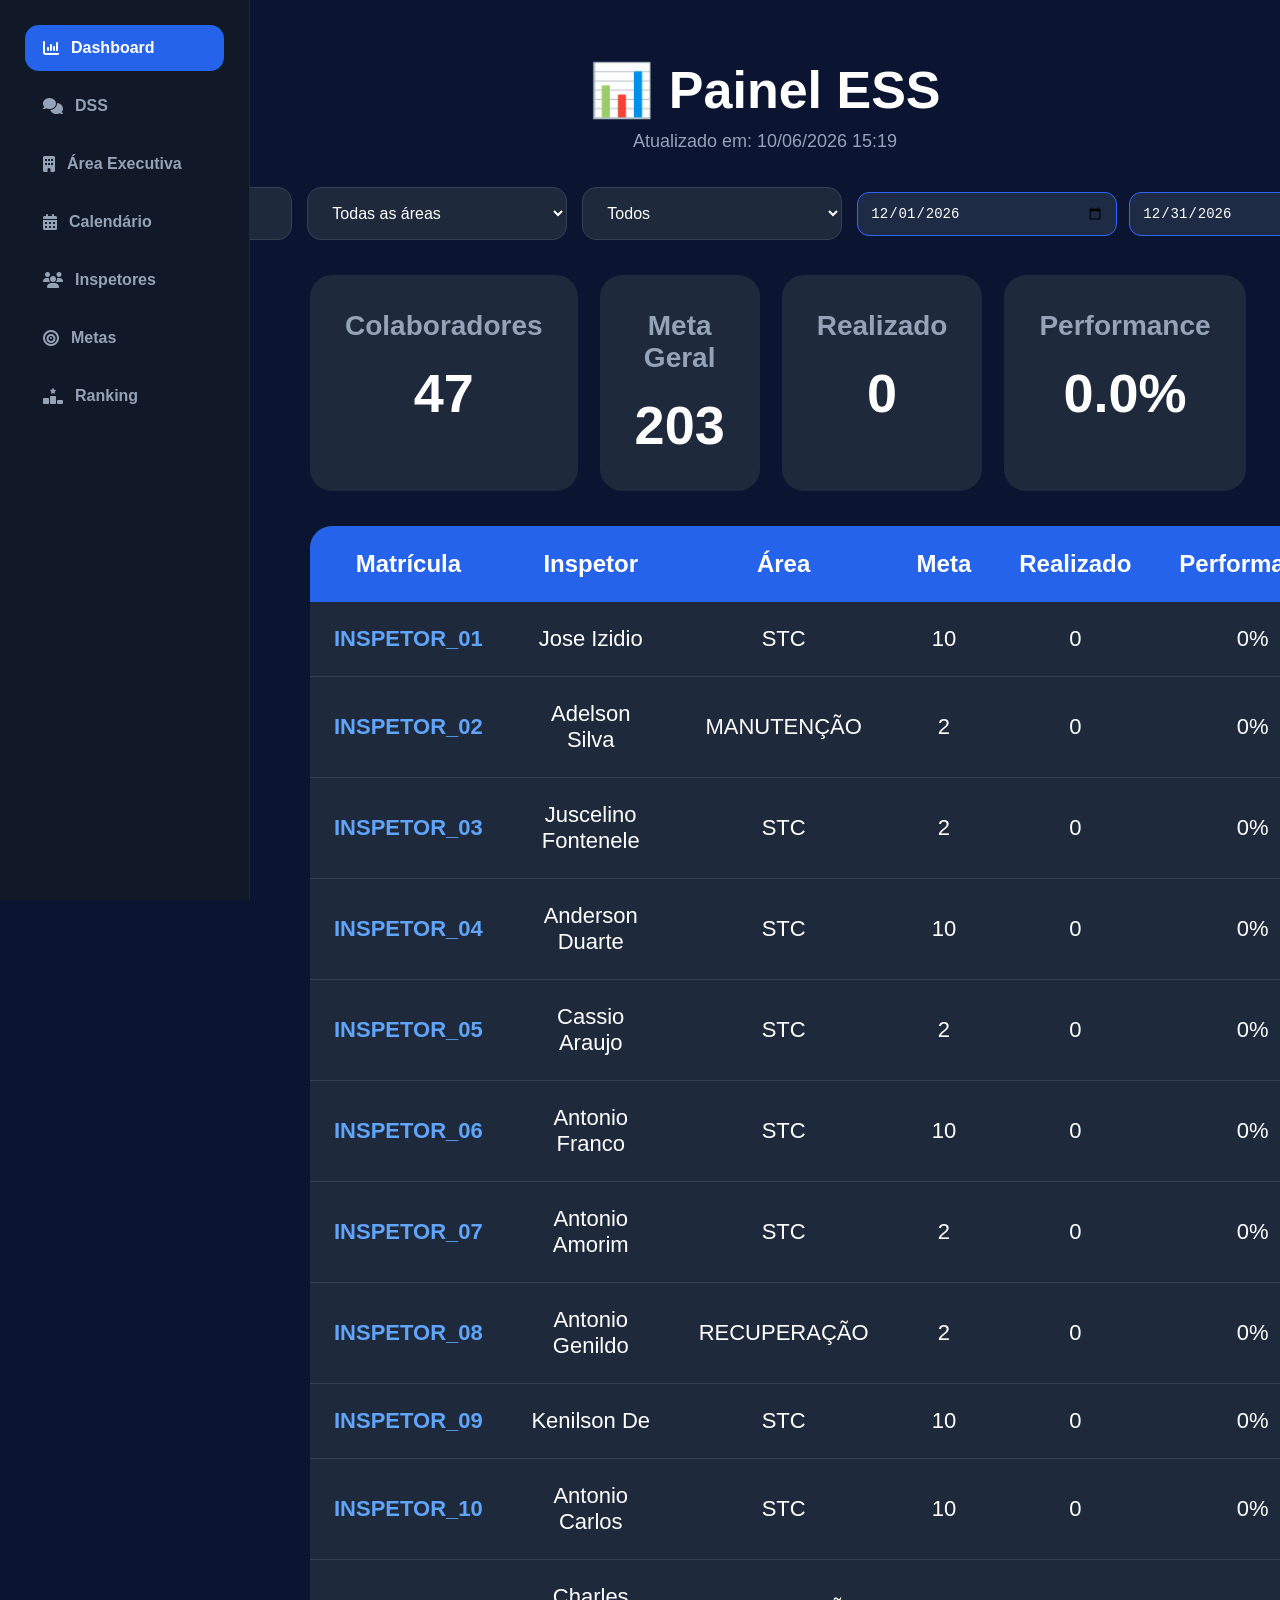
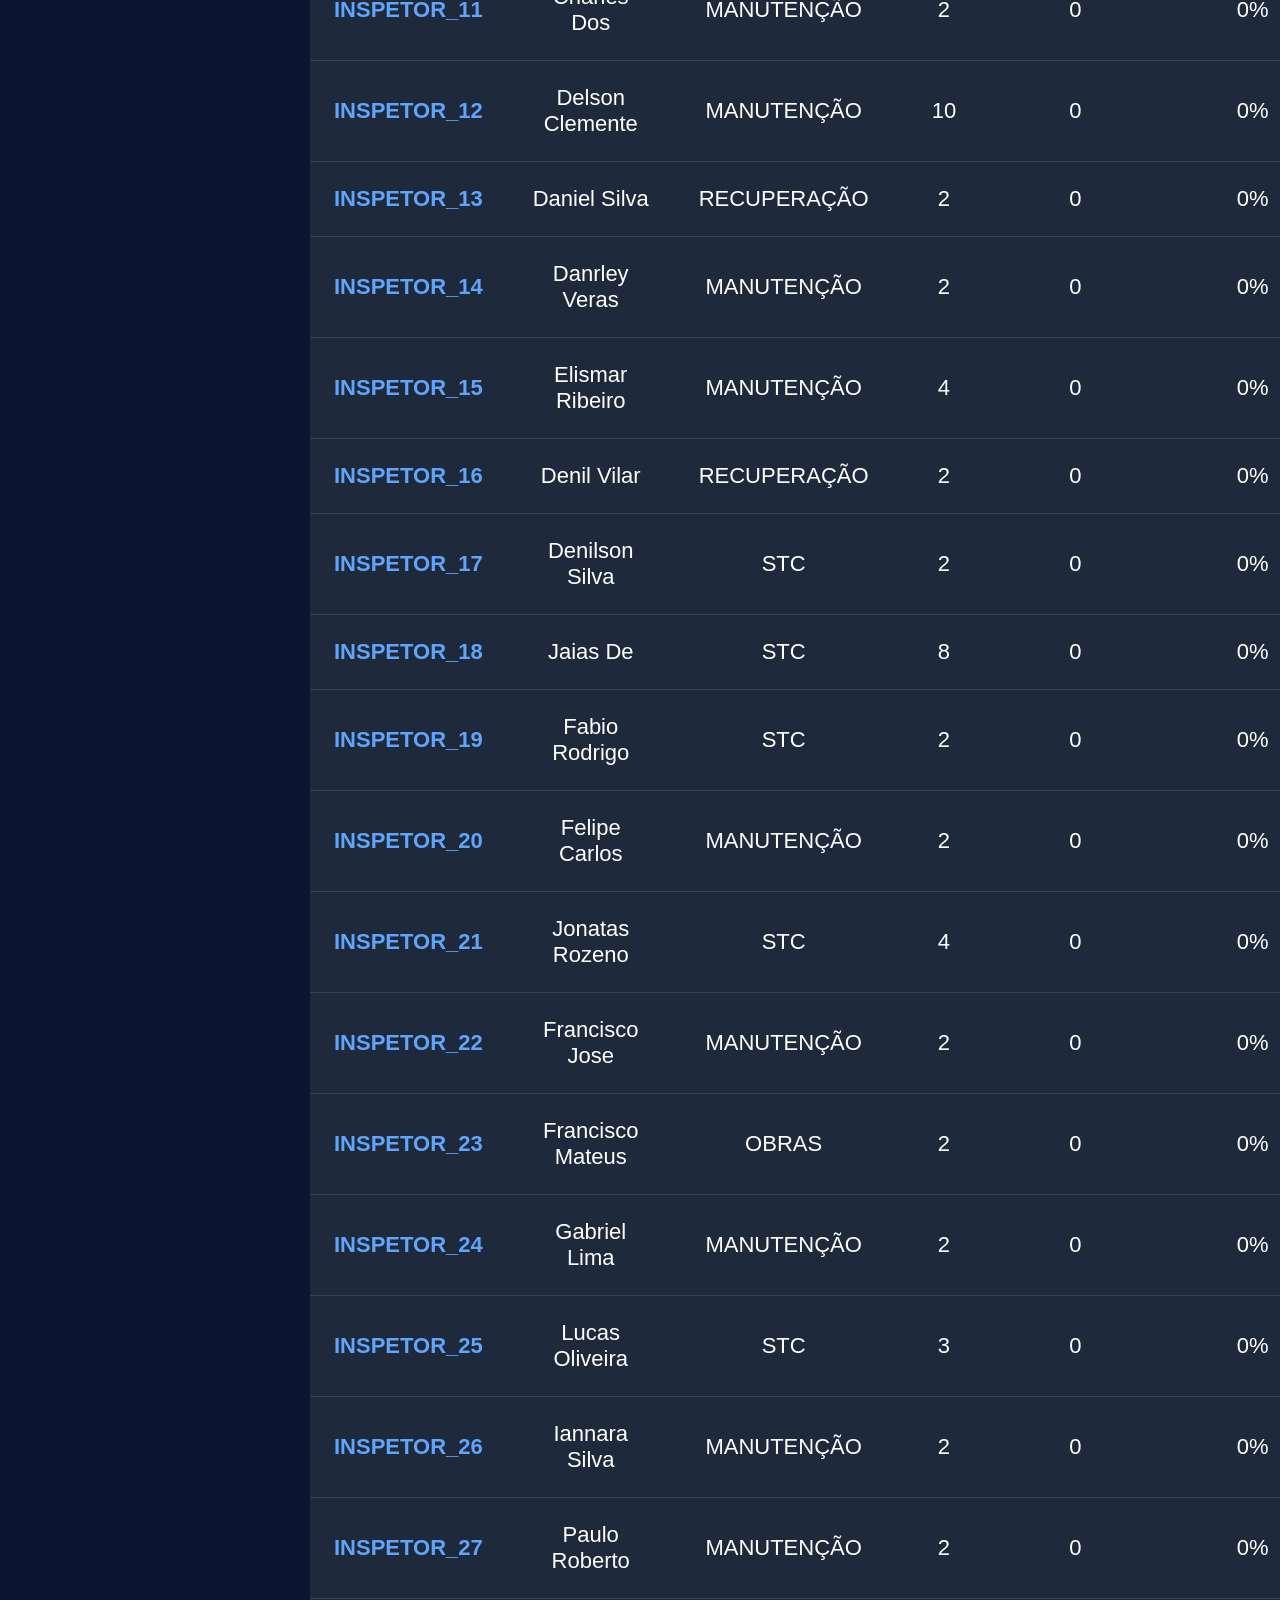
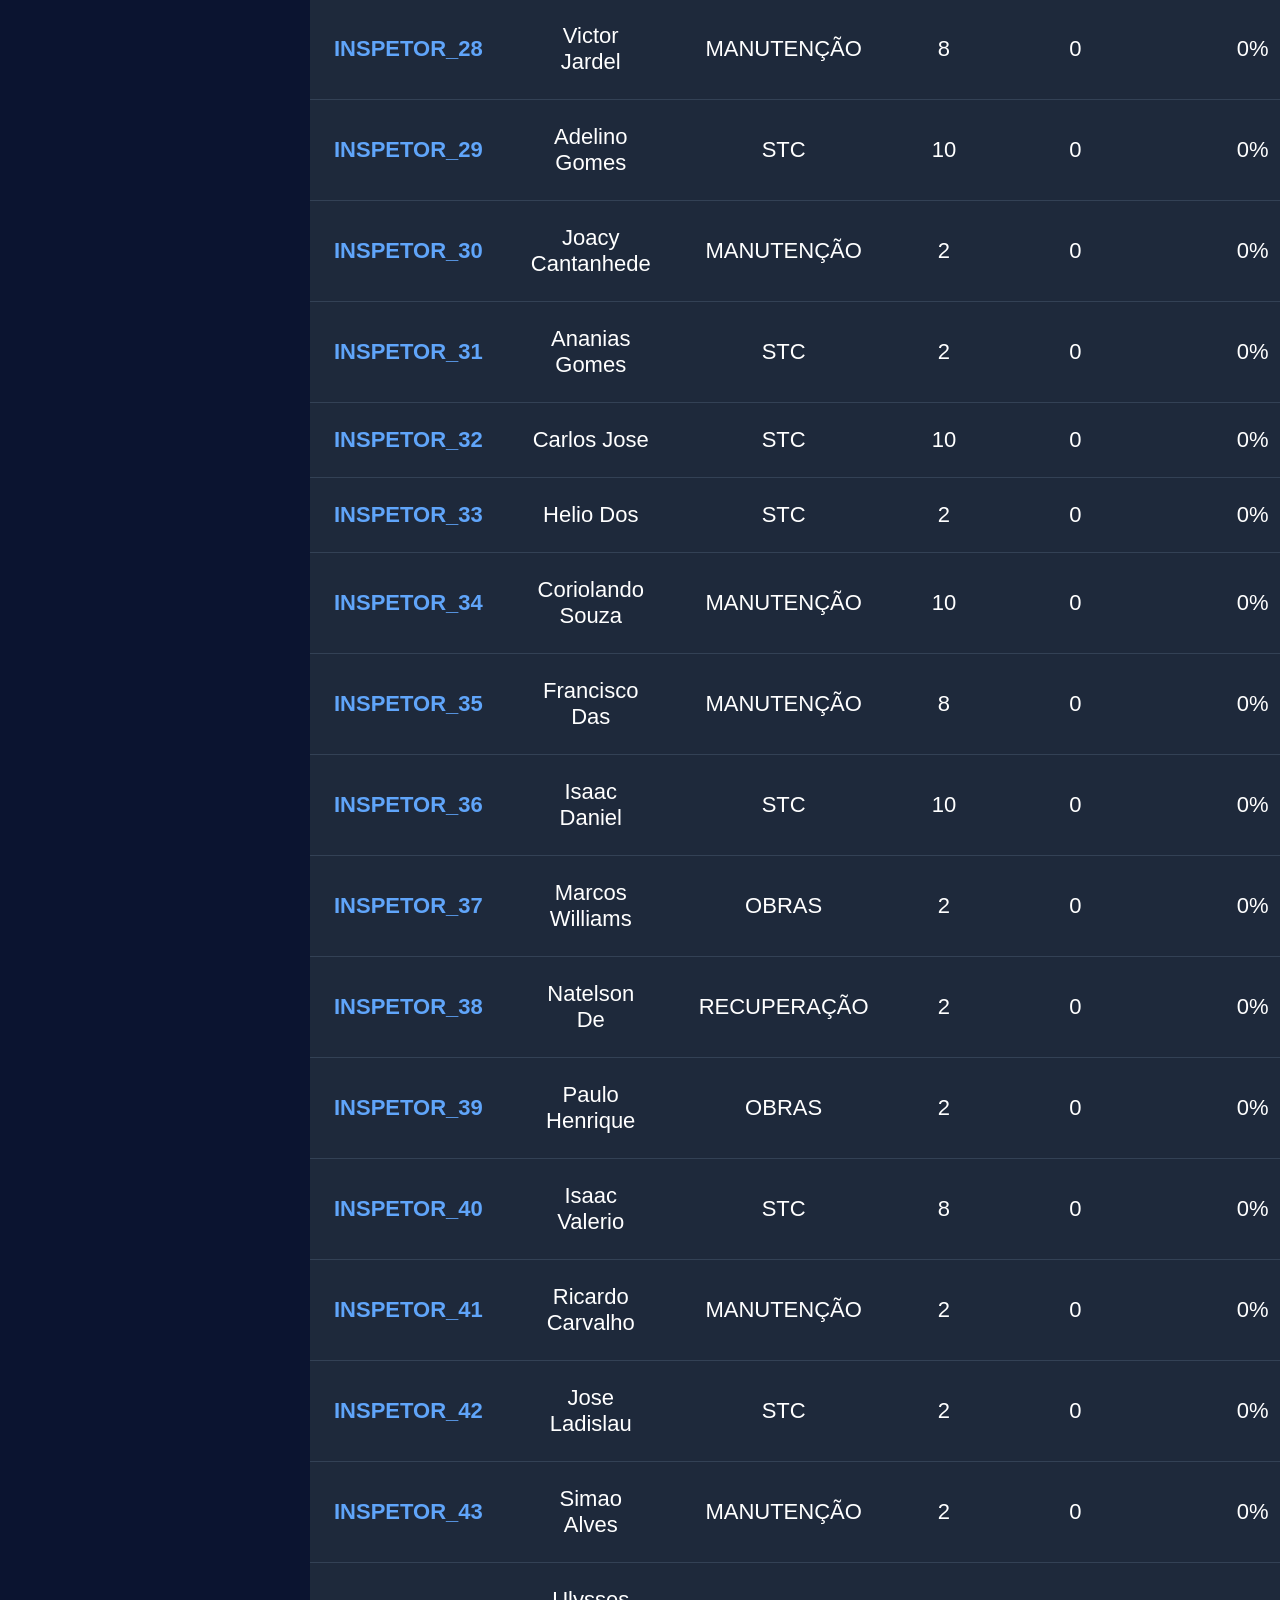
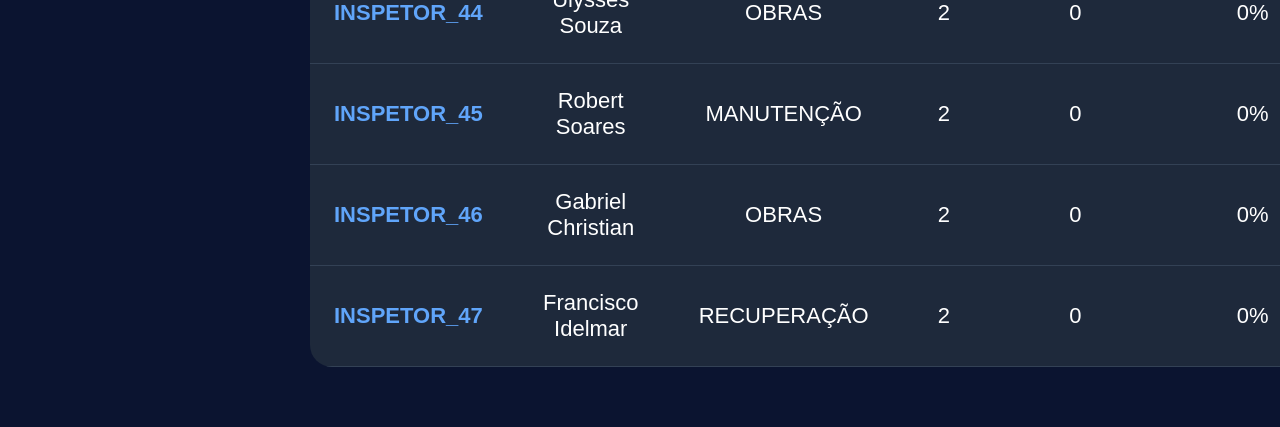
==== index.html @ 68b06657 "Atualização dos dados" ====
<!doctype html>
<html lang="pt-br">
  <head>
    <meta charset="UTF-8" />

    <meta name="viewport" content="width=device-width, initial-scale=1.0" />

    <title>Painel ESS</title>

    <link rel="stylesheet" href="./assents/css/style.css" />

    <!-- Ícones -->
    <link
      rel="stylesheet"
      href="https://cdnjs.cloudflare.com/ajax/libs/font-awesome/6.5.1/css/all.min.css"
    />
  </head>

  <body>
    <!-- SIDEBAR -->
    <div class="mobile-header">
      <button id="menuToggle" class="menu-btn">☰</button>
  
      <div class="logo">
        <img src="assets/img/logo.png" alt="ESS" />
      </div>
    </div>
    <aside class="sidebar" id="sidebar">
    </div>
<!--       <div class="logo-sidebar">
        📊
        <h2>ESS</h2> -->
      <nav>
        <a href="#" class="menu-item active">
          <i class="fa-solid fa-chart-column"></i>
          Dashboard
        </a>
        <a href="dss.html" class="menu-item">
          <i class="fa-solid fa-comments"></i>
          DSS
        </a>
        <a href="#" class="menu-item">
          <i class="fa-solid fa-building"></i>
          Área Executiva
        </a>

        <a href="#" class="menu-item">
          <i class="fa-solid fa-calendar-days"></i>
          Calendário
        </a>

        <a href="#" class="menu-item">
          <i class="fa-solid fa-users"></i>
          Inspetores
        </a>

        <a href="#" class="menu-item">
          <i class="fa-solid fa-bullseye"></i>
          Metas
        </a>

        <a href="#" class="menu-item">
          <i class="fa-solid fa-ranking-star"></i>
          Ranking
        </a>
      </nav>
    </aside>

    <!-- CONTEÚDO -->
    <main class="main-content">
      <div class="container">
        <h1>📊 Painel ESS</h1>

        <p class="atualizado">
          Atualizado em:
          <span id="atualizado"></span>
        </p>

        <!-- FILTROS -->
        <div class="filtros">
          <input
            type="text"
            id="busca"
            placeholder="Digite matrícula ou nome"
          />

          <select id="areaFiltro">
            <option value="">Todas as áreas</option>

            <option value="STC">STC</option>

            <option value="MANUTENÇÃO">Manutenção</option>

            <option value="RECUPERAÇÃO">Recuperação</option>
          </select>

          <select id="classificacaoFiltro">
            <option value="">Todos</option>

            <option value="Ciclo+10">Ciclo+10</option>

            <option value="Inspeção">Inspeção</option>
          </select>
          <div class="filtros-data">
            <input type="date" id="dataInicio" />

            <input type="date" id="dataFim" />

            <button id="btnAplicar">Atualizar</button>
          </div>
        </div>

        <!-- CARDS -->
        <div class="cards">
          <div class="card">
            <h3>Colaboradores</h3>
            <p id="colaboradores">0</p>
          </div>

          <div class="card">
            <h3>Meta Geral</h3>
            <p id="metaGeral">0</p>
          </div>

          <div class="card">
            <h3>Realizado</h3>
            <p id="realizadoGeral">0</p>
          </div>

          <div class="card">
            <h3>Performance</h3>
            <p id="performanceGeral">0%</p>
          </div>
        </div>

        <!-- TABELA -->
        <table>
          <thead>
            <tr>
              <th>Matrícula</th>
              <th>Inspetor</th>
              <th>Área</th>
              <th>Meta</th>
              <th>Realizado</th>
              <th>Performance</th>
              <th>Status</th>
            </tr>
          </thead>

          <tbody id="tabelaInspetores"></tbody>
        </table>
      </div>
    </main>

    <script src="./assents/js/app.js?v=20260610-realizado-bruto"></script>
  </body>
</html>
---- assents/css/style.css ----
* {
  margin: 0;
  padding: 0;
  box-sizing: border-box;
}

body {
  background: #0b1430;
  color: white;
  font-family: Arial, sans-serif;
  padding: 30px;
}

.container {
  max-width: 1400px;
  margin: auto;
}

/* =====================
HEADER
===================== */

h1 {
  text-align: center;
  font-size: 60px;
  margin-bottom: 10px;
}

.atualizado {
  text-align: center;
  color: #94a3b8;
  margin-bottom: 30px;
  font-size: 18px;
}

/* =====================
BUSCA
===================== */

.busca-box {
  display: flex;
  justify-content: center;
  margin-bottom: 35px;
}

.busca-box input {
  width: 500px;
  padding: 18px 24px;
  border: none;
  border-radius: 16px;
  background: #1e293b;
  color: white;
  font-size: 18px;
}

.busca-box input::placeholder {
  color: #94a3b8;
}

.busca-box input:focus {
  outline: none;
  border: 2px solid #2563eb;
}

/* =====================
CARDS
===================== */

.cards {
  display: grid;
  grid-template-columns: repeat(4, 1fr);
  gap: 22px;
  margin-bottom: 35px;
}

.card {
  background: #1e293b;
  border-radius: 22px;
  padding: 35px;
  text-align: center;
}

.card h3 {
  color: #94a3b8;
  font-size: 28px;
  margin-bottom: 20px;
}

.card p {
  font-size: 54px;
  font-weight: bold;
}

/* =====================
TABELA
===================== */

table {
  width: 100%;
  border-collapse: collapse;
  margin-top: 30px;
  overflow: hidden;
  border-radius: 22px;
  background: #1e293b;
}

tbody tr:hover {
  background: #2b374f;
}

.card {
  transition: 0.3s ease;
}

.card:hover {
  transform: translateY(-4px);
}

th {
  background: #2563eb;
  color: white;
  padding: 24px;
  font-size: 24px;
}

td {
  padding: 24px;
  text-align: center;
  border-bottom: 1px solid #334155;
  font-size: 22px;
}

tr:hover {
  background: #334155;
}

/* =====================
LINK
===================== */

a {
  color: #60a5fa;
  text-decoration: none;
  font-weight: bold;
}

a:hover {
  color: #93c5fd;
}

/* =====================
STATUS
===================== */

.status {
  width: 18px;
  height: 18px;
  border-radius: 50%;
  display: inline-block;
}

.verde {
  background: #22c55e;
}

.amarelo {
  background: #eab308;
}

.vermelho {
  background: #ef4444;
}
/* =======================
   SIDEBAR
======================= */

.sidebar {
  width: 250px;
  height: 100vh;
  background: #111827;
  position: fixed;
  left: 0;
  top: 0;
  padding: 25px;
  border-right: 1px solid #1f2937;
}

.logo-sidebar {
  display: flex;
  align-items: center;
  gap: 10px;
  font-size: 26px;
  font-weight: bold;
  margin-bottom: 40px;
}

.logo-sidebar h2 {
  color: white;
}

.sidebar nav {
  display: flex;
  flex-direction: column;
  gap: 12px;
}

.menu-item {
  display: flex;
  align-items: center;
  gap: 12px;
  color: #94a3b8;
  text-decoration: none;
  padding: 14px 18px;
  border-radius: 14px;
  transition: 0.3s;
}

.menu-item:hover {
  background: #1e293b;
  color: white;
}

.menu-item.active {
  background: #2563eb;
  color: white;
}

/* =======================
   MAIN
======================= */

.main-content {
  margin-left: 250px;
  padding: 30px;
}

.container {
  max-width: 1400px;
  margin: auto;
}

h1 {
  text-align: center;
  font-size: 52px;
  margin-bottom: 10px;
}

.atualizado {
  text-align: center;
  color: #94a3b8;
  margin-bottom: 35px;
}

/* =======================
   FILTROS
======================= */

.filtros {
  display: flex;
  justify-content: center;
  gap: 15px;
  margin-bottom: 35px;
}

.filtros input,
.filtros select {
  background: #1e293b;
  border: 1px solid #334155;
  color: white;
  padding: 16px 20px;
  border-radius: 14px;
  min-width: 260px;
  font-size: 16px;
}

.filtros input:focus,
.filtros select:focus {
  outline: none;
  border: 1px solid #2563eb;
}
.filtros-data {
  display: flex;
  gap: 12px;
  align-items: center;
}

.filtros-data input {
  background: #1d2b45;
  border: 1px solid #2f66ff;
  color: white;

  padding: 12px;

  border-radius: 12px;

  font-size: 14px;
}

.filtros-data button {
  background: #2f66ff;
  color: white;

  border: none;

  padding: 12px 20px;

  border-radius: 12px;

  cursor: pointer;

  font-weight: bold;

  transition: 0.3s;
}

.filtros-data button:hover {
  transform: translateY(-2px);
}
/* =======================
   DSS
======================= */
.titulo-secao {
  font-size: 32px;
  margin: 40px 0 20px 0;
  color: white;
}

.cards-5 {
  grid-template-columns: repeat(5, 1fr);
}

.cards-5 .card {
  padding: 28px 20px;
}

.cards-5 .card h3 {
  font-size: 22px;
}

.cards-5 .card p {
  font-size: 42px;
}
/* =======================
   RESPONSIVO
======================= */

@media (max-width: 1000px) {
  .sidebar {
    width: 90px;
  }

  .sidebar h2,
  .menu-item span {
    display: none;
  }

  .main-content {
    margin-left: 90px;
  }

  .cards {
    grid-template-columns: 1fr;
  }

  .filtros {
    flex-direction: column;
  }
}
/* =======================
   RESPONSIVO MOBILE
======================= */

.mobile-header {
  display: none;
}

@media (max-width: 768px) {
  body {
    padding: 0;
    overflow-x: hidden;
  }
  @media (max-width: 768px) {
    .mobile-header {
      display: flex !important;
      align-items: center;
      position: fixed;
      top: 0;
      left: 0;
      width: 100%;
      height: 58px;
      background: #08163a;
      z-index: 4000;
      padding: 10px 14px;
    }

    .menu-btn {
      display: block !important;
      background: #ffffff;
      color: #2563eb;
      border: none;
      border-radius: 24px;
      width: 58px;
      height: 34px;
      font-size: 20px;
      font-weight: bold;
      z-index: 5000;
    }

    .sidebar {
      position: fixed !important;
      left: -260px !important;
      top: 0;
      width: 250px !important;
      height: 100vh;
      z-index: 3000;
      transition: 0.3s ease;
    }

    .sidebar.active {
      left: 0 !important;
    }

    .main-content,
    .container {
      margin-left: 0 !important;
      width: 100% !important;
      max-width: 100% !important;
      padding-top: 80px !important;
    }
  }
  h1 {
    font-size: 38px !important;
  }

  .filtros {
    flex-direction: column !important;
    width: 100% !important;
  }

  .filtros input,
  .filtros select,
  .filtros button {
    width: 100% !important;
    min-width: 0 !important;
  }

  .filtros-data {
    display: grid !important;
    grid-template-columns: 1fr 1fr !important;
    gap: 10px !important;
  }

  .filtros-data button {
    grid-column: 1 / -1 !important;
  }

  .cards,
  .cards-5 {
    grid-template-columns: 1fr !important;
  }

  table {
    display: table !important;
    width: 100% !important;
    table-layout: fixed !important;
    white-space: normal !important;
  }

  th,
  td {
    padding: 8px 4px !important;
    font-size: 10px !important;
    line-height: 1.15 !important;
    word-break: break-word !important;
    white-space: normal !important;
  }

  td a {
    font-size: 10px !important;
  }

  .status {
    width: 10px !important;
    height: 10px !important;
  }
}
/* ===== AJUSTE MOBILE MENU ===== */
@media (max-width: 768px) {
  .mobile-header {
    background: transparent !important;
    width: auto !important;
    height: auto !important;
    padding: 12px !important;
    z-index: 2500 !important;
  }

  .menu-btn {
    position: fixed !important;
    top: 14px !important;
    left: 14px !important;
    z-index: 4001 !important;
  }

  .sidebar {
    padding-top: 90px !important;
    z-index: 3000 !important;
  }

  .sidebar.active {
    left: 0 !important;
  }
}
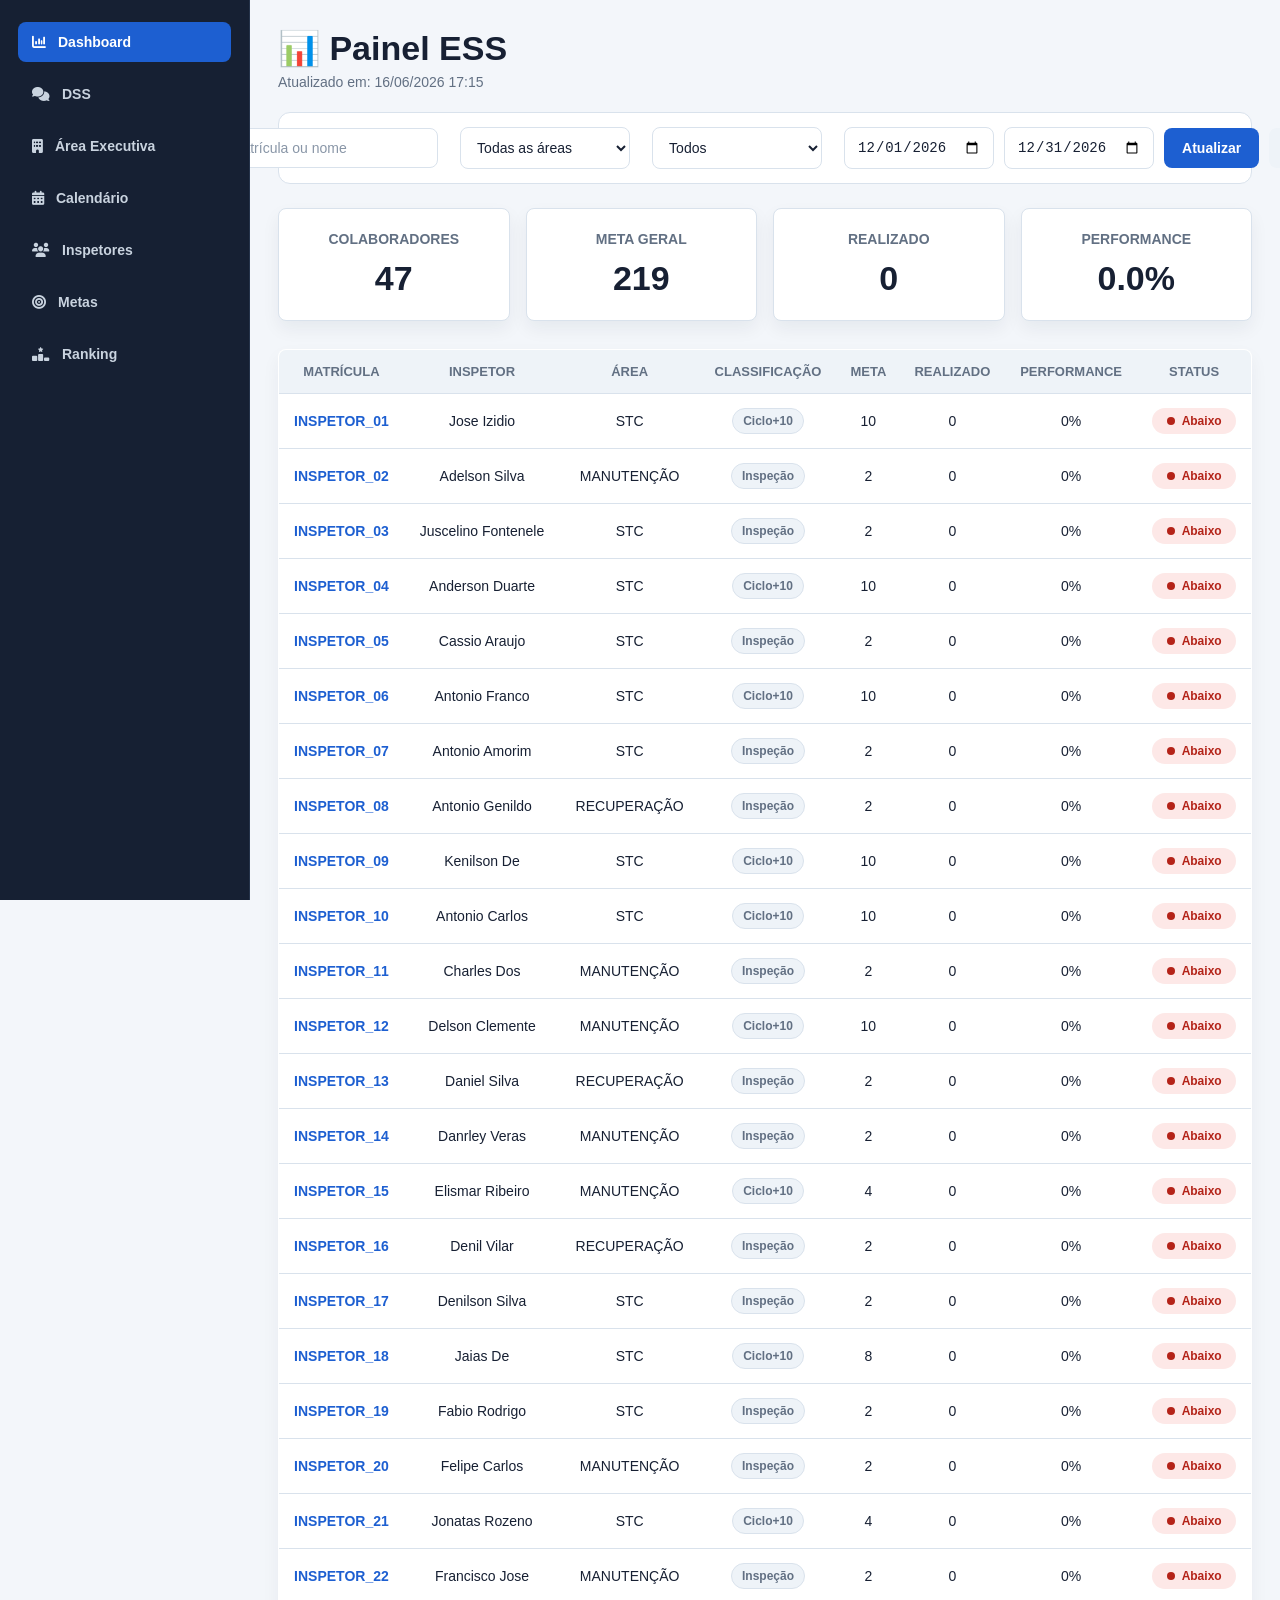
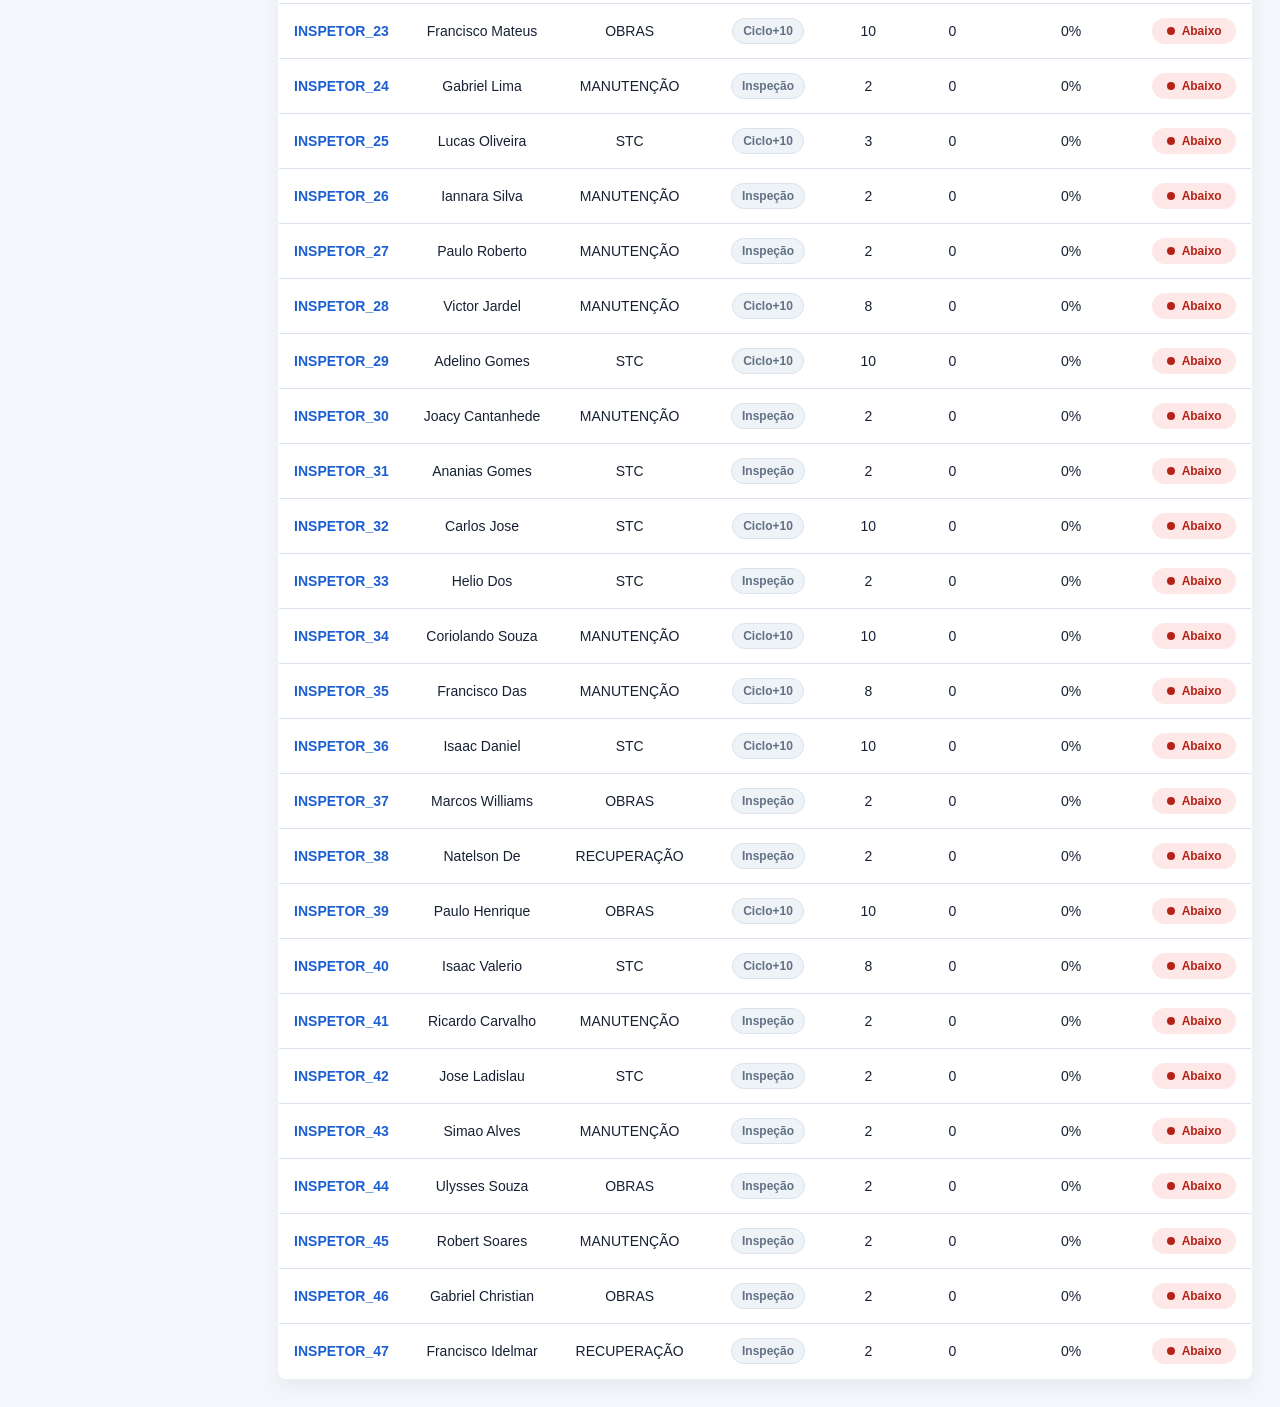
==== commit b941161f: "Atualização do front-end modo clean" ====
--- a/index.html
+++ b/index.html
@@ -7,7 +7,7 @@
 
     <title>Painel ESS</title>
 
-    <link rel="stylesheet" href="./assents/css/style.css" />
+    <link rel="stylesheet" href="./assents/css/style.css?v=20260616-filtros7" />
 
     <!-- Ícones -->
     <link
@@ -107,6 +107,8 @@
             <input type="date" id="dataFim" />
 
             <button id="btnAplicar">Atualizar</button>
+
+            <button id="btnLimpar" type="button">Limpar</button>
           </div>
         </div>
 
@@ -140,6 +142,7 @@
               <th>Matrícula</th>
               <th>Inspetor</th>
               <th>Área</th>
+              <th>Classificação</th>
               <th>Meta</th>
               <th>Realizado</th>
               <th>Performance</th>
@@ -152,6 +155,6 @@
       </div>
     </main>
 
-    <script src="./assents/js/app.js?v=20260610-realizado-bruto"></script>
+    <script src="./assents/js/app.js?v=20260616-ui"></script>
   </body>
 </html>
--- a/assents/css/style.css
+++ b/assents/css/style.css
@@ -510,3 +510,400 @@
     left: 0 !important;
   }
 }
+
+/* =======================
+   TEMA CORPORATIVO
+======================= */
+
+:root {
+  --bg: #f3f6fa;
+  --surface: #ffffff;
+  --surface-muted: #eef3f8;
+  --border: #d9e2ec;
+  --text: #172033;
+  --muted: #627083;
+  --nav: #162033;
+  --nav-hover: #24324a;
+  --primary: #1d5fd1;
+  --primary-hover: #184fae;
+  --green: #16803c;
+  --green-bg: #e6f4ea;
+  --amber: #a16207;
+  --amber-bg: #fff4d6;
+  --red: #b42318;
+  --red-bg: #fde8e7;
+}
+
+body {
+  background: var(--bg);
+  color: var(--text);
+  font-family: 'Segoe UI', Arial, sans-serif;
+  padding: 0;
+}
+
+.main-content {
+  padding: 28px;
+}
+
+.container {
+  max-width: 1280px;
+}
+
+h1 {
+  color: var(--text);
+  font-size: 34px;
+  font-weight: 700;
+  text-align: left;
+  margin-bottom: 6px;
+}
+
+.atualizado {
+  color: var(--muted);
+  font-size: 14px;
+  text-align: left;
+  margin-bottom: 22px;
+}
+
+.sidebar {
+  background: var(--nav);
+  border-right: 1px solid #25334a;
+  padding: 22px 18px;
+}
+
+.menu-item {
+  border-radius: 8px;
+  color: #c9d3df;
+  font-size: 14px;
+  font-weight: 600;
+  padding: 12px 14px;
+}
+
+.menu-item:hover {
+  background: var(--nav-hover);
+  color: #ffffff;
+}
+
+.menu-item.active {
+  background: var(--primary);
+  color: #ffffff;
+}
+
+.filtros {
+  align-items: center;
+  background: var(--surface);
+  border: 1px solid var(--border);
+  border-radius: 12px;
+
+  display: flex;
+  align-items: center;
+  gap: 22px; /* MAIS ESPAÇO */
+
+  padding: 14px 18px;
+  margin-bottom: 24px;
+  width: 100%;
+}
+
+/* Busca */
+.filtros > input:first-child {
+  flex: 1.6;
+  min-width: 260px;
+}
+
+/* Combos */
+.filtros > select {
+  flex: 1;
+  min-width: 170px;
+}
+
+/* Datas + botões */
+.filtros-data {
+  display: flex;
+  align-items: center;
+  gap: 14px; /* espaçamento entre datas e botões */
+  margin-left: auto;
+}
+
+.filtros:has(#areaFiltroDss) {
+  grid-template-columns: minmax(240px, 1fr) minmax(220px, 0.9fr) auto;
+  gap: 10px;
+}
+
+.filtros input,
+.filtros select,
+.filtros-data input {
+  background: #ffffff;
+  border: 1px solid var(--border);
+  border-radius: 8px;
+  color: var(--text);
+  font-size: 14px;
+  padding: 11px 12px;
+  width: auto;
+}
+
+.filtros > input {
+  width: 100%;
+}
+
+.filtros > select {
+  width: 100%;
+}
+
+.filtros input::placeholder {
+  color: #8996a7;
+}
+
+.filtros input:focus,
+.filtros select:focus,
+.filtros-data input:focus {
+  border-color: var(--primary);
+  box-shadow: 0 0 0 3px rgba(29, 95, 209, 0.12);
+  outline: none;
+}
+
+.filtros-data {
+  display: flex;
+  align-items: center;
+  gap: 10px;
+  justify-content: flex-start;
+  flex-wrap: nowrap;
+}
+
+.filtros-data input {
+  width: 150px;
+  min-width: 150px;
+}
+.filtros-data button {
+  background: var(--primary);
+  border-radius: 8px;
+  font-size: 14px;
+  min-height: 40px;
+  padding: 10px 18px;
+  white-space: nowrap;
+}
+
+.filtros-data button:hover {
+  background: var(--primary-hover);
+  transform: none;
+}
+
+.filtros-data button[type='button'] {
+  background: var(--surface-muted);
+  color: var(--text);
+}
+
+.filtros-data button[type='button']:hover {
+  background: #dde6f0;
+}
+
+.cards {
+  gap: 16px;
+  margin-bottom: 28px;
+}
+
+.card {
+  background: var(--surface);
+  border: 1px solid var(--border);
+  border-radius: 8px;
+  box-shadow: 0 8px 18px rgba(23, 32, 51, 0.06);
+  padding: 22px;
+  text-align: center;
+}
+
+.card:hover {
+  transform: none;
+}
+
+.card h3 {
+  color: var(--muted);
+  font-size: 14px;
+  font-weight: 700;
+  margin-bottom: 12px;
+  text-align: center;
+  text-transform: uppercase;
+}
+
+.card p {
+  color: var(--text);
+  font-size: 34px;
+  font-weight: 750;
+  text-align: center;
+}
+
+.titulo-secao {
+  color: var(--text);
+  font-size: 24px;
+  margin: 28px 0 14px;
+}
+
+table {
+  background: var(--surface);
+  border: 1px solid var(--border);
+  border-radius: 8px;
+  box-shadow: 0 8px 18px rgba(23, 32, 51, 0.05);
+  margin-top: 18px;
+  overflow: hidden;
+}
+
+th {
+  background: var(--surface-muted);
+  border-bottom: 1px solid var(--border);
+  color: var(--muted);
+  font-size: 13px;
+  font-weight: 800;
+  padding: 14px 12px;
+  text-transform: uppercase;
+}
+
+td {
+  border-bottom: 1px solid var(--border);
+  color: var(--text);
+  font-size: 14px;
+  padding: 14px 12px;
+}
+
+tbody tr:hover,
+tr:hover {
+  background: #f8fafc;
+}
+
+a {
+  color: var(--primary);
+}
+
+a:hover {
+  color: var(--primary-hover);
+}
+
+.status {
+  flex: 0 0 auto;
+  height: 8px;
+  width: 8px;
+}
+
+.status-badge {
+  align-items: center;
+  border-radius: 999px;
+  display: inline-flex;
+  font-size: 12px;
+  font-weight: 700;
+  gap: 7px;
+  justify-content: center;
+  min-width: 84px;
+  padding: 6px 10px;
+}
+
+.status-badge.verde {
+  background: var(--green-bg);
+  color: var(--green);
+}
+
+.status-badge.amarelo {
+  background: var(--amber-bg);
+  color: var(--amber);
+}
+
+.status-badge.vermelho {
+  background: var(--red-bg);
+  color: var(--red);
+}
+
+.verde {
+  background: var(--green);
+}
+
+.amarelo {
+  background: #d99800;
+}
+
+.vermelho {
+  background: var(--red);
+}
+
+.tag {
+  background: var(--surface-muted);
+  border: 1px solid var(--border);
+  border-radius: 999px;
+  color: var(--muted);
+  display: inline-block;
+  font-size: 12px;
+  font-weight: 700;
+  padding: 5px 10px;
+}
+
+.estado-vazio {
+  color: var(--muted);
+  font-weight: 700;
+  padding: 28px !important;
+  text-align: center;
+}
+
+@media (max-width: 1000px) {
+  .sidebar {
+    width: 88px;
+  }
+
+  .main-content {
+    margin-left: 88px;
+  }
+
+  .filtros {
+    display: grid;
+    grid-template-columns: repeat(2, minmax(180px, 1fr));
+  }
+
+  .filtros-data {
+    grid-column: 1 / -1;
+    width: 100%;
+  }
+}
+
+@media (max-width: 768px) {
+  body {
+    background: var(--bg);
+  }
+
+  .mobile-header {
+    background: var(--surface) !important;
+    border-bottom: 1px solid var(--border);
+  }
+
+  .menu-btn {
+    background: var(--primary) !important;
+    border-radius: 8px !important;
+    color: #ffffff !important;
+  }
+
+  .main-content,
+  .container {
+    padding: 78px 12px 18px !important;
+  }
+
+  h1 {
+    font-size: 28px !important;
+  }
+
+  .filtros {
+    display: grid !important;
+    grid-template-columns: 1fr !important;
+    padding: 12px !important;
+  }
+
+  .filtros-data {
+    display: grid !important;
+    grid-template-columns: 1fr 1fr !important;
+  }
+
+  .filtros-data button {
+    grid-column: auto !important;
+  }
+
+  table {
+    table-layout: auto !important;
+  }
+
+  th,
+  td,
+  td a {
+    font-size: 11px !important;
+  }
+}
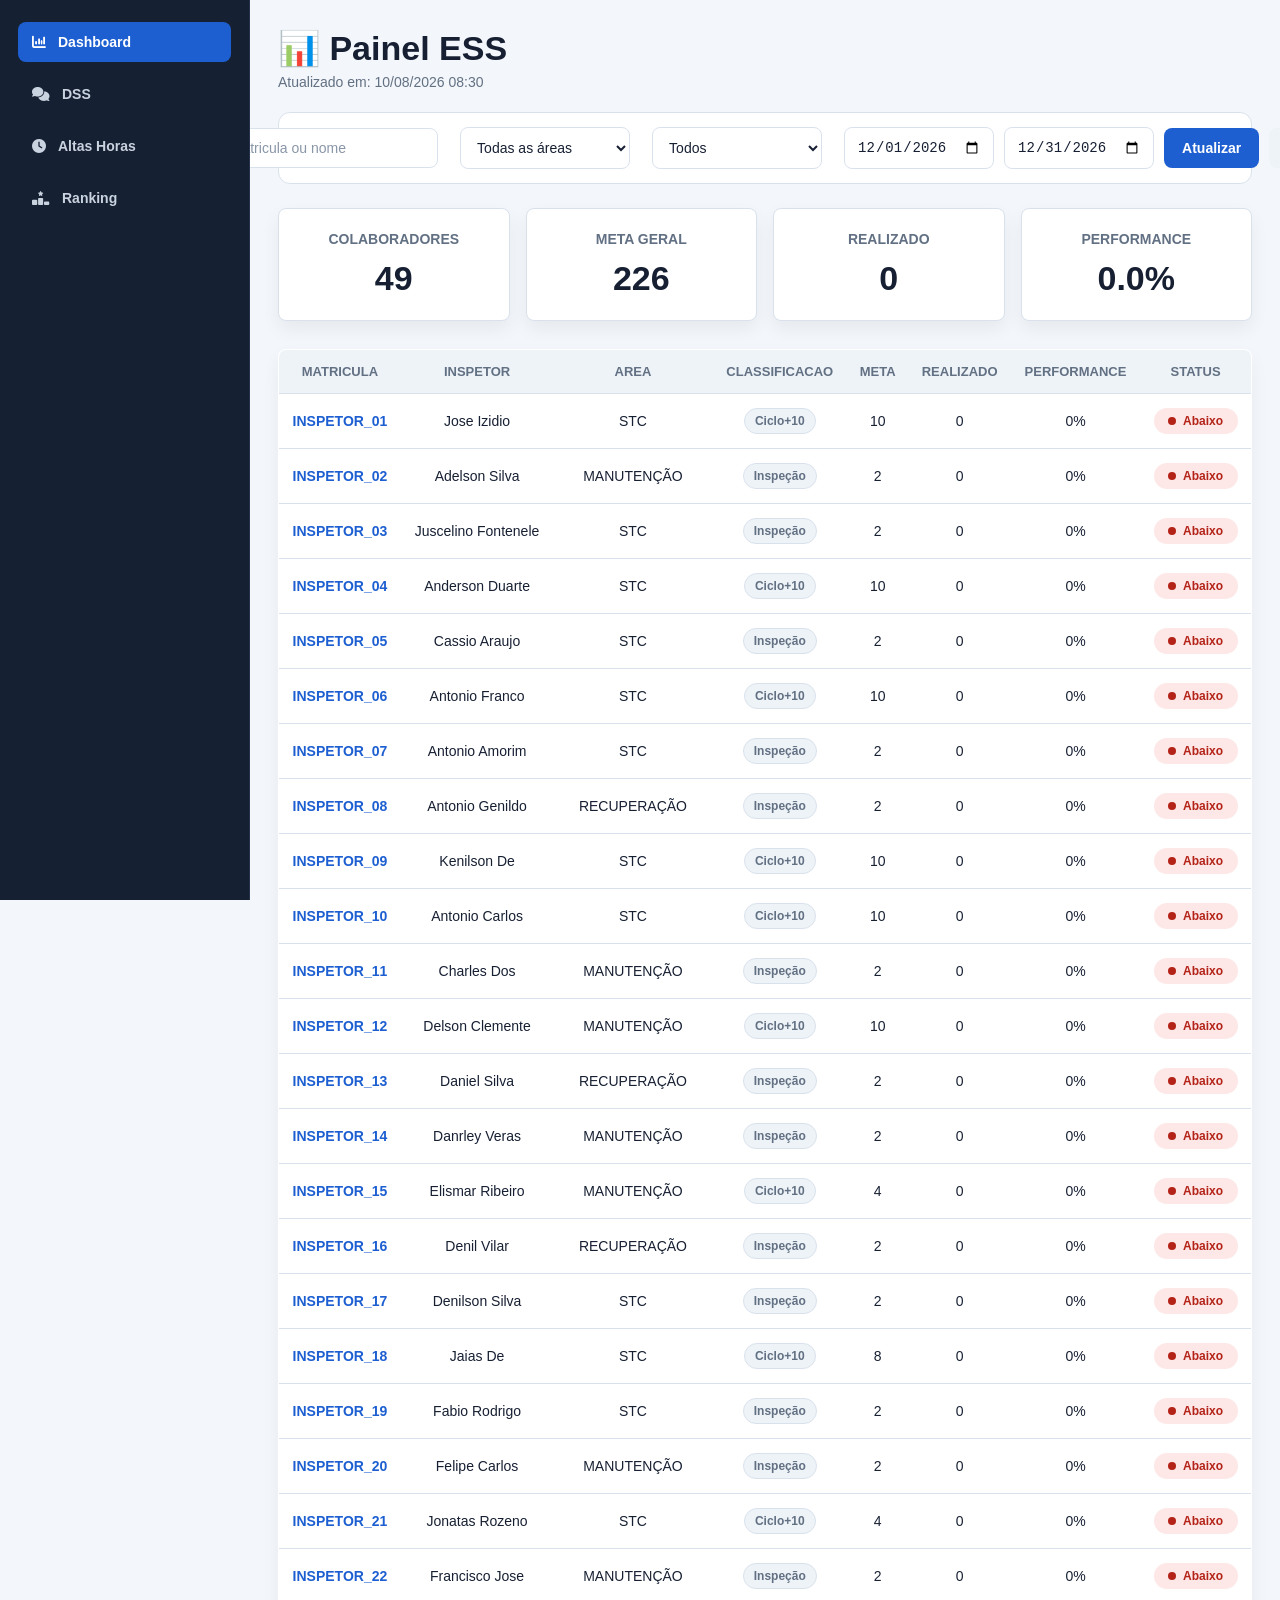
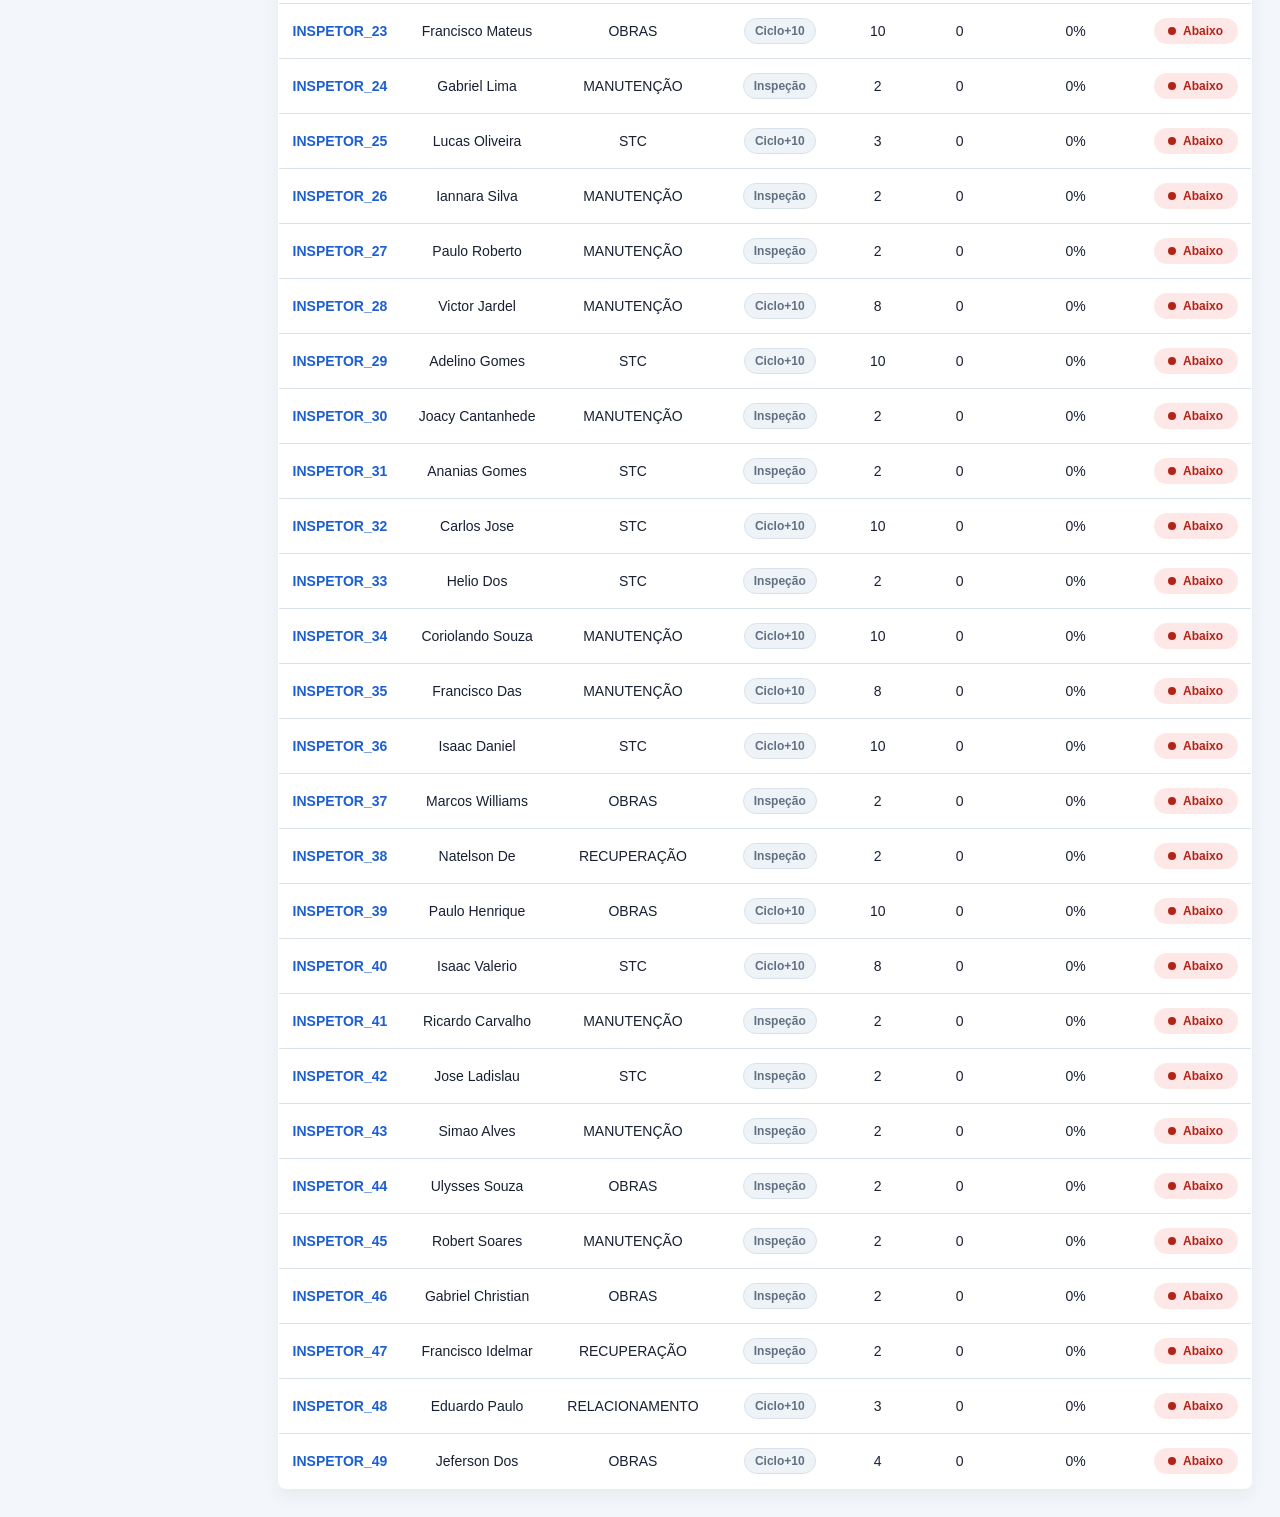
==== commit 703c8d03: "Atualização do painel ESS" ====
--- a/index.html
+++ b/index.html
@@ -2,14 +2,12 @@
 <html lang="pt-br">
   <head>
     <meta charset="UTF-8" />
-
     <meta name="viewport" content="width=device-width, initial-scale=1.0" />
 
     <title>Painel ESS</title>
 
-    <link rel="stylesheet" href="./assents/css/style.css?v=20260616-filtros7" />
+    <link rel="stylesheet" href="./assents/css/style.css?v=20260716-subarea1" />
 
-    <!-- Ícones -->
     <link
       rel="stylesheet"
       href="https://cdnjs.cloudflare.com/ajax/libs/font-awesome/6.5.1/css/all.min.css"
@@ -17,46 +15,29 @@
   </head>
 
   <body>
-    <!-- SIDEBAR -->
     <div class="mobile-header">
-      <button id="menuToggle" class="menu-btn">☰</button>
-  
+      <button id="menuToggle" class="menu-btn">&#9776;</button>
+
       <div class="logo">
         <img src="assets/img/logo.png" alt="ESS" />
       </div>
     </div>
+
     <aside class="sidebar" id="sidebar">
-    </div>
-<!--       <div class="logo-sidebar">
-        📊
-        <h2>ESS</h2> -->
       <nav>
-        <a href="#" class="menu-item active">
+        <a href="index.html" class="menu-item active">
           <i class="fa-solid fa-chart-column"></i>
           Dashboard
         </a>
+
         <a href="dss.html" class="menu-item">
           <i class="fa-solid fa-comments"></i>
           DSS
         </a>
-        <a href="#" class="menu-item">
-          <i class="fa-solid fa-building"></i>
-          Área Executiva
-        </a>
 
-        <a href="#" class="menu-item">
-          <i class="fa-solid fa-calendar-days"></i>
-          Calendário
-        </a>
-
-        <a href="#" class="menu-item">
-          <i class="fa-solid fa-users"></i>
-          Inspetores
-        </a>
-
-        <a href="#" class="menu-item">
-          <i class="fa-solid fa-bullseye"></i>
-          Metas
+        <a href="altas_horas.html" class="menu-item">
+          <i class="fa-solid fa-clock"></i>
+          Altas Horas
         </a>
 
         <a href="#" class="menu-item">
@@ -66,53 +47,47 @@
       </nav>
     </aside>
 
-    <!-- CONTEÚDO -->
     <main class="main-content">
       <div class="container">
-        <h1>📊 Painel ESS</h1>
+        <h1>&#128202; Painel ESS</h1>
 
         <p class="atualizado">
           Atualizado em:
           <span id="atualizado"></span>
         </p>
 
-        <!-- FILTROS -->
         <div class="filtros">
           <input
             type="text"
             id="busca"
-            placeholder="Digite matrícula ou nome"
+            placeholder="Digite matricula ou nome"
           />
 
           <select id="areaFiltro">
-            <option value="">Todas as áreas</option>
+            <option value="">Todas as areas</option>
+            <option value="STC">STC</option>
+            <option value="MANUTENCAO">Manutencao</option>
+            <option value="RECUPERACAO">Recuperacao</option>
+          </select>
 
-            <option value="STC">STC</option>
-
-            <option value="MANUTENÇÃO">Manutenção</option>
-
-            <option value="RECUPERAÇÃO">Recuperação</option>
+          <select id="subareaFiltro" class="filtro-subarea hidden">
+            <option value="">Todas as subdivisoes</option>
           </select>
 
           <select id="classificacaoFiltro">
             <option value="">Todos</option>
+            <option value="Ciclo+10">Ciclo+10</option>
+            <option value="Inspeção">Inspecao</option>
+          </select>
 
-            <option value="Ciclo+10">Ciclo+10</option>
-
-            <option value="Inspeção">Inspeção</option>
-          </select>
           <div class="filtros-data">
             <input type="date" id="dataInicio" />
-
             <input type="date" id="dataFim" />
-
             <button id="btnAplicar">Atualizar</button>
-
             <button id="btnLimpar" type="button">Limpar</button>
           </div>
         </div>
 
-        <!-- CARDS -->
         <div class="cards">
           <div class="card">
             <h3>Colaboradores</h3>
@@ -135,14 +110,13 @@
           </div>
         </div>
 
-        <!-- TABELA -->
         <table>
           <thead>
             <tr>
-              <th>Matrícula</th>
+              <th>Matricula</th>
               <th>Inspetor</th>
-              <th>Área</th>
-              <th>Classificação</th>
+              <th>Area</th>
+              <th>Classificacao</th>
               <th>Meta</th>
               <th>Realizado</th>
               <th>Performance</th>
@@ -155,6 +129,6 @@
       </div>
     </main>
 
-    <script src="./assents/js/app.js?v=20260616-ui"></script>
+    <script src="./assents/js/app.js?v=20260716-subarea1"></script>
   </body>
 </html>
--- a/assents/css/style.css
+++ b/assents/css/style.css
@@ -830,6 +830,10 @@
   padding: 5px 10px;
 }
 
+.hidden {
+  display: none !important;
+}
+
 .estado-vazio {
   color: var(--muted);
   font-weight: 700;
@@ -837,6 +841,59 @@
   text-align: center;
 }
 
+.pagina-detalhe {
+  background: var(--bg);
+  min-height: 100vh;
+}
+
+.detalhe-content {
+  padding: 34px 28px;
+}
+
+.pagina-detalhe .container {
+  max-width: 1120px;
+}
+
+.voltar {
+  align-items: center;
+  background: var(--surface);
+  border: 1px solid var(--border);
+  border-radius: 8px;
+  color: var(--primary);
+  display: inline-flex;
+  font-size: 14px;
+  font-weight: 700;
+  margin-bottom: 22px;
+  padding: 10px 14px;
+}
+
+.voltar:hover {
+  background: var(--surface-muted);
+  color: var(--primary-hover);
+}
+
+.detalhe-header {
+  margin-bottom: 22px;
+}
+
+.detalhe-label {
+  color: var(--muted);
+  font-size: 13px;
+  font-weight: 800;
+  margin-bottom: 6px;
+  text-transform: uppercase;
+}
+
+.detalhe-header h1 {
+  margin-bottom: 6px;
+}
+
+.detalhe-header h2 {
+  color: var(--muted);
+  font-size: 20px;
+  font-weight: 600;
+}
+
 @media (max-width: 1000px) {
   .sidebar {
     width: 88px;
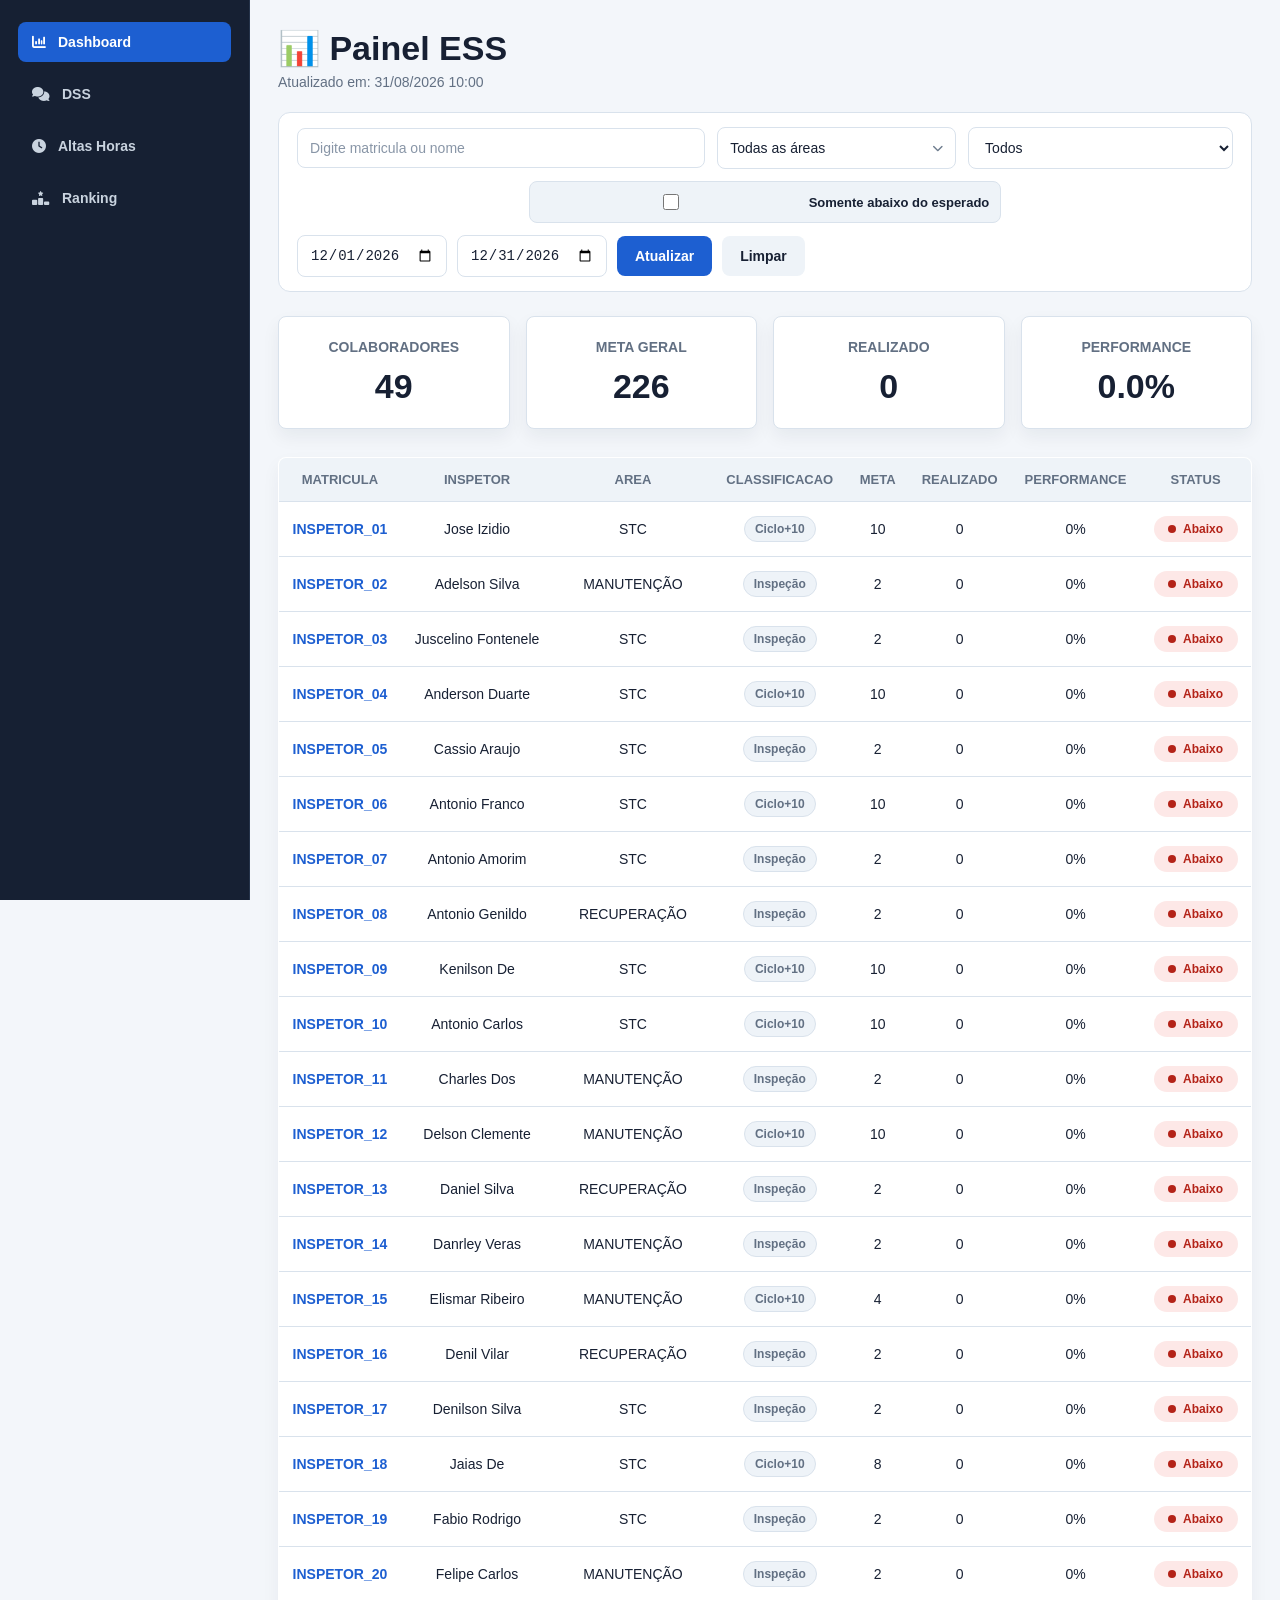
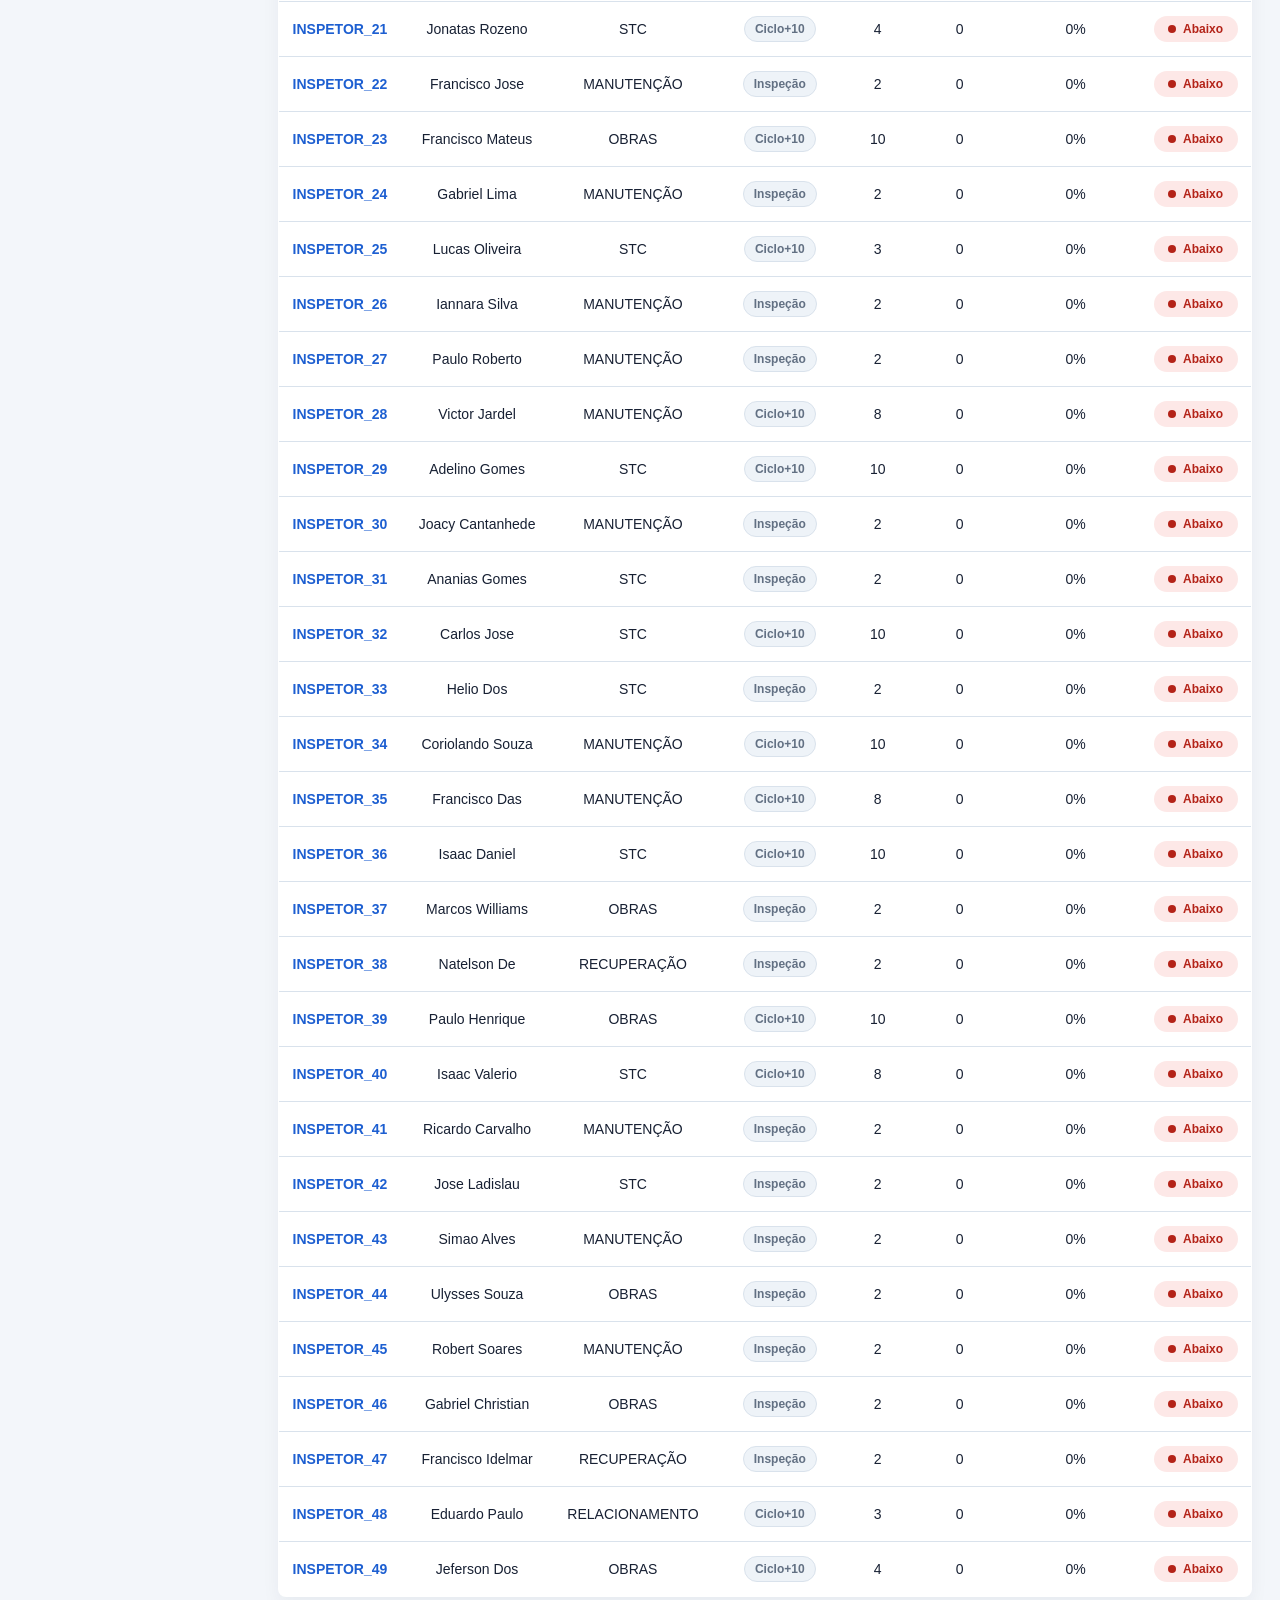
==== commit bc0eb267: "Atualização de filtros- Área e Performance" ====
--- a/index.html
+++ b/index.html
@@ -6,7 +6,7 @@
 
     <title>Painel ESS</title>
 
-    <link rel="stylesheet" href="./assents/css/style.css?v=20260716-subarea1" />
+    <link rel="stylesheet" href="./assents/css/style.css?v=20260831-filtros1" />
 
     <link
       rel="stylesheet"
@@ -63,12 +63,13 @@
             placeholder="Digite matricula ou nome"
           />
 
-          <select id="areaFiltro">
-            <option value="">Todas as areas</option>
-            <option value="STC">STC</option>
-            <option value="MANUTENCAO">Manutencao</option>
-            <option value="RECUPERACAO">Recuperacao</option>
-          </select>
+          <details id="areaFiltro" class="filtro-multiselect">
+            <summary>
+              <span id="areaFiltroRotulo">Todas as áreas</span>
+              <i class="fa-solid fa-chevron-down" aria-hidden="true"></i>
+            </summary>
+            <div id="areaOpcoes" class="filtro-multiselect-opcoes"></div>
+          </details>
 
           <select id="subareaFiltro" class="filtro-subarea hidden">
             <option value="">Todas as subdivisoes</option>
@@ -79,6 +80,11 @@
             <option value="Ciclo+10">Ciclo+10</option>
             <option value="Inspeção">Inspecao</option>
           </select>
+
+          <label class="filtro-checkbox-status">
+            <input type="checkbox" id="statusAbaixoFiltro" />
+            <span>Somente abaixo do esperado</span>
+          </label>
 
           <div class="filtros-data">
             <input type="date" id="dataInicio" />
@@ -129,6 +135,6 @@
       </div>
     </main>
 
-    <script src="./assents/js/app.js?v=20260716-subarea1"></script>
+    <script src="./assents/js/app.js?v=20260831-filtros1"></script>
   </body>
 </html>
--- a/assents/css/style.css
+++ b/assents/css/style.css
@@ -596,7 +596,8 @@
 
   display: flex;
   align-items: center;
-  gap: 22px; /* MAIS ESPAÇO */
+  flex-wrap: wrap;
+  gap: 12px;
 
   padding: 14px 18px;
   margin-bottom: 24px;
@@ -615,12 +616,114 @@
   min-width: 170px;
 }
 
+.filtro-multiselect {
+  flex: 1;
+  min-width: 190px;
+  position: relative;
+}
+
+.filtro-multiselect summary {
+  align-items: center;
+  background: #ffffff;
+  border: 1px solid var(--border);
+  border-radius: 8px;
+  color: var(--text);
+  cursor: pointer;
+  display: flex;
+  font-size: 14px;
+  justify-content: space-between;
+  min-height: 42px;
+  padding: 10px 12px;
+  user-select: none;
+}
+
+.filtro-multiselect summary::-webkit-details-marker {
+  display: none;
+}
+
+.filtro-multiselect summary::marker {
+  content: '';
+}
+
+.filtro-multiselect summary:focus-visible,
+.filtro-multiselect[open] summary {
+  border-color: var(--primary);
+  box-shadow: 0 0 0 3px rgba(29, 95, 209, 0.12);
+  outline: none;
+}
+
+.filtro-multiselect summary i {
+  color: #6d7b8d;
+  font-size: 11px;
+  transition: transform 0.2s ease;
+}
+
+.filtro-multiselect[open] summary i {
+  transform: rotate(180deg);
+}
+
+.filtro-multiselect-opcoes {
+  background: #ffffff;
+  border: 1px solid var(--border);
+  border-radius: 10px;
+  box-shadow: 0 12px 28px rgba(29, 43, 64, 0.16);
+  left: 0;
+  max-height: 260px;
+  min-width: 100%;
+  overflow-y: auto;
+  padding: 8px;
+  position: absolute;
+  top: calc(100% + 6px);
+  width: max-content;
+  z-index: 20;
+}
+
+.filtro-multiselect-opcao {
+  align-items: center;
+  border-radius: 7px;
+  cursor: pointer;
+  display: flex;
+  gap: 9px;
+  padding: 9px 10px;
+  white-space: nowrap;
+}
+
+.filtro-multiselect-opcao:hover {
+  background: var(--surface-muted);
+}
+
+.filtro-multiselect-opcao input,
+.filtro-checkbox-status input {
+  accent-color: var(--primary);
+  height: 16px;
+  margin: 0;
+  padding: 0;
+  width: 16px;
+}
+
+.filtro-checkbox-status {
+  align-items: center;
+  background: var(--surface-muted);
+  border: 1px solid var(--border);
+  border-radius: 8px;
+  cursor: pointer;
+  display: flex;
+  flex: 0 0 auto;
+  font-size: 13px;
+  font-weight: 600;
+  gap: 8px;
+  min-height: 42px;
+  padding: 9px 11px;
+  white-space: nowrap;
+}
+
 /* Datas + botões */
 .filtros-data {
   display: flex;
   align-items: center;
-  gap: 14px; /* espaçamento entre datas e botões */
-  margin-left: auto;
+  flex: 1 0 100%;
+  gap: 14px;
+  margin-left: 0;
 }
 
 .filtros:has(#areaFiltroDss) {
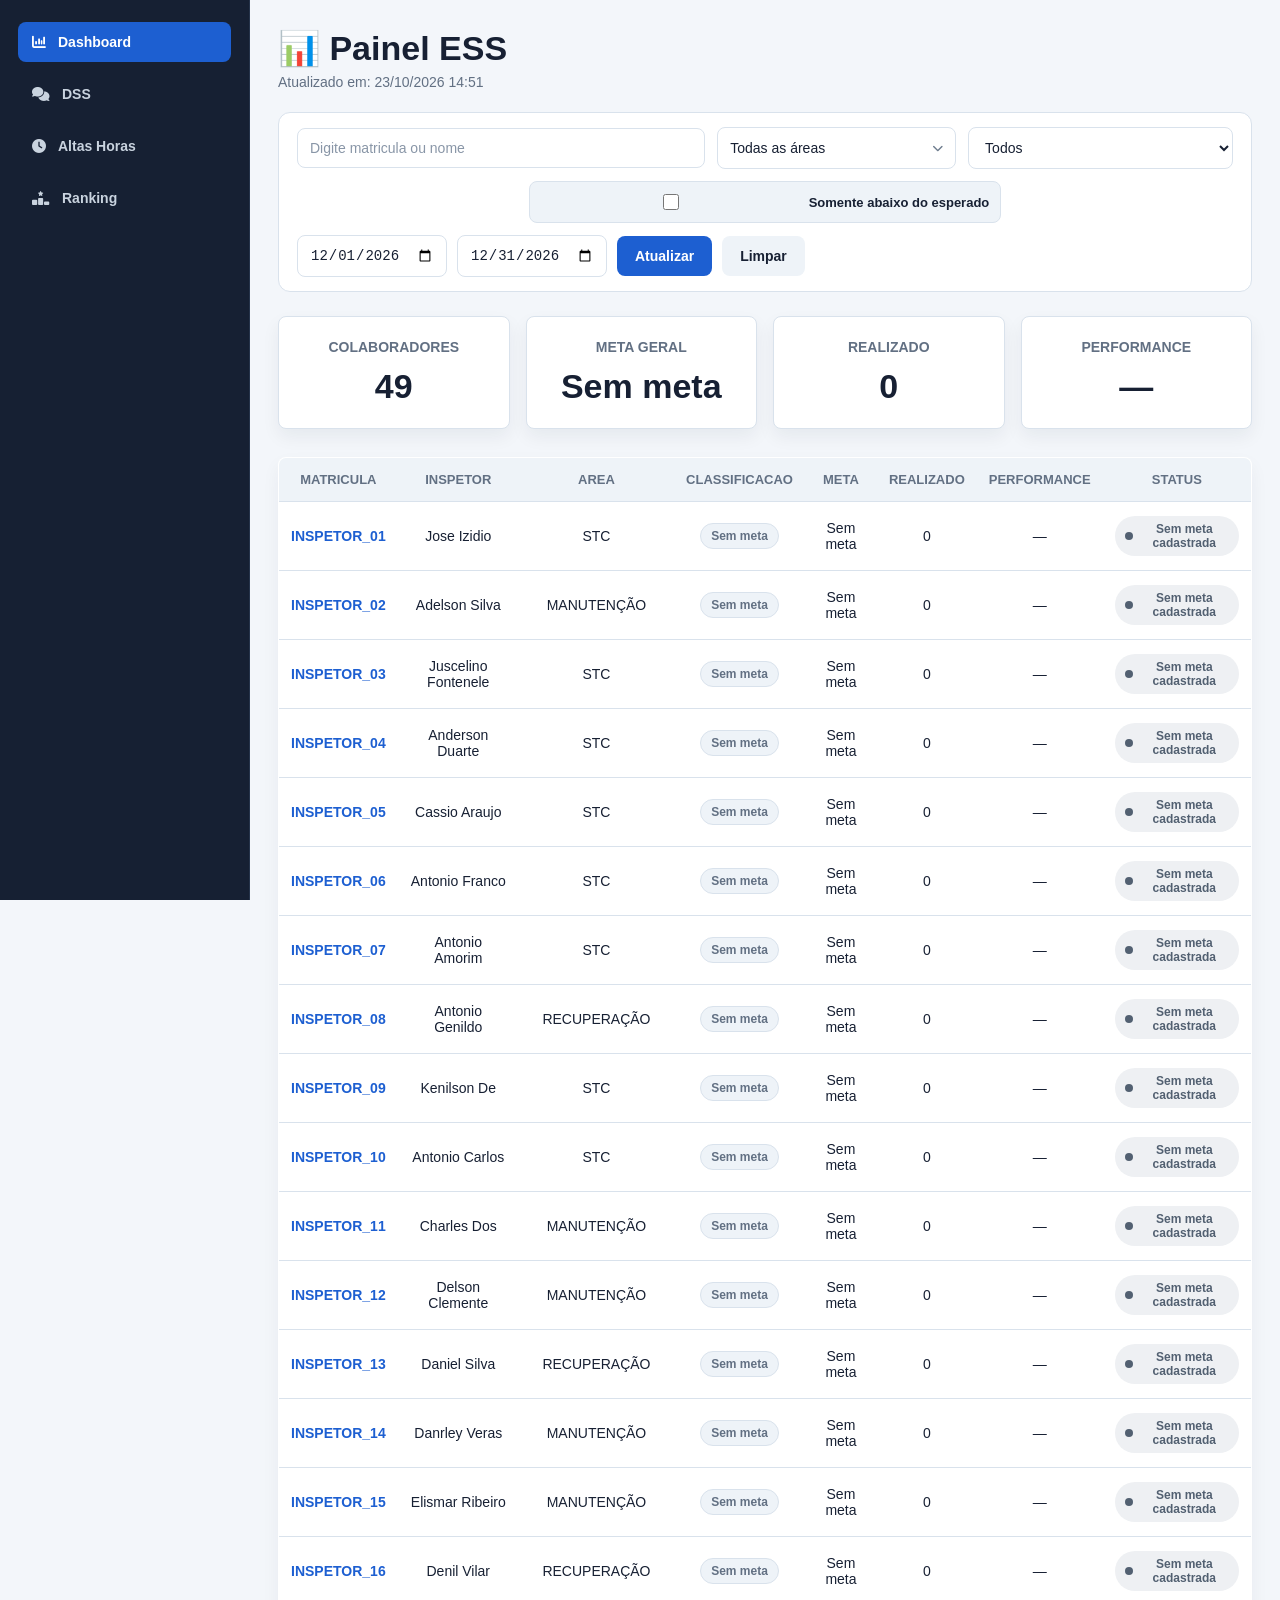
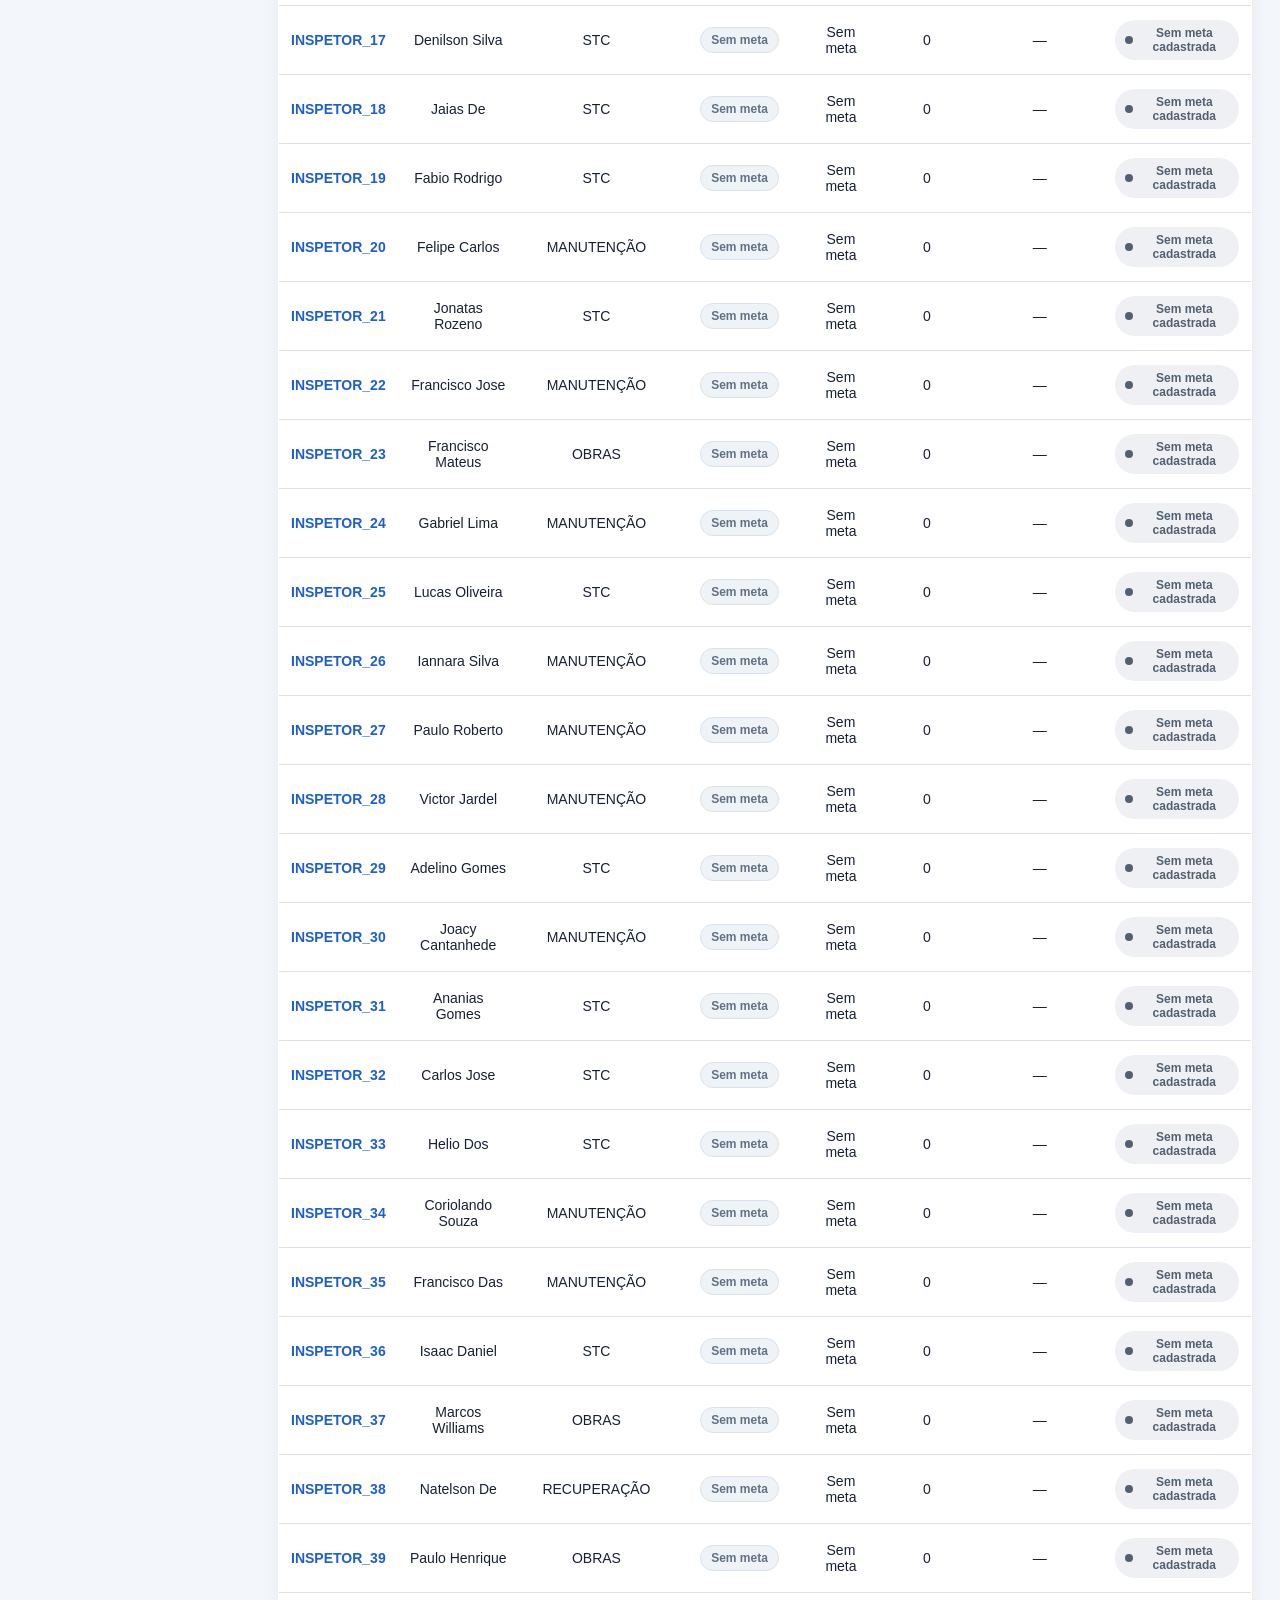
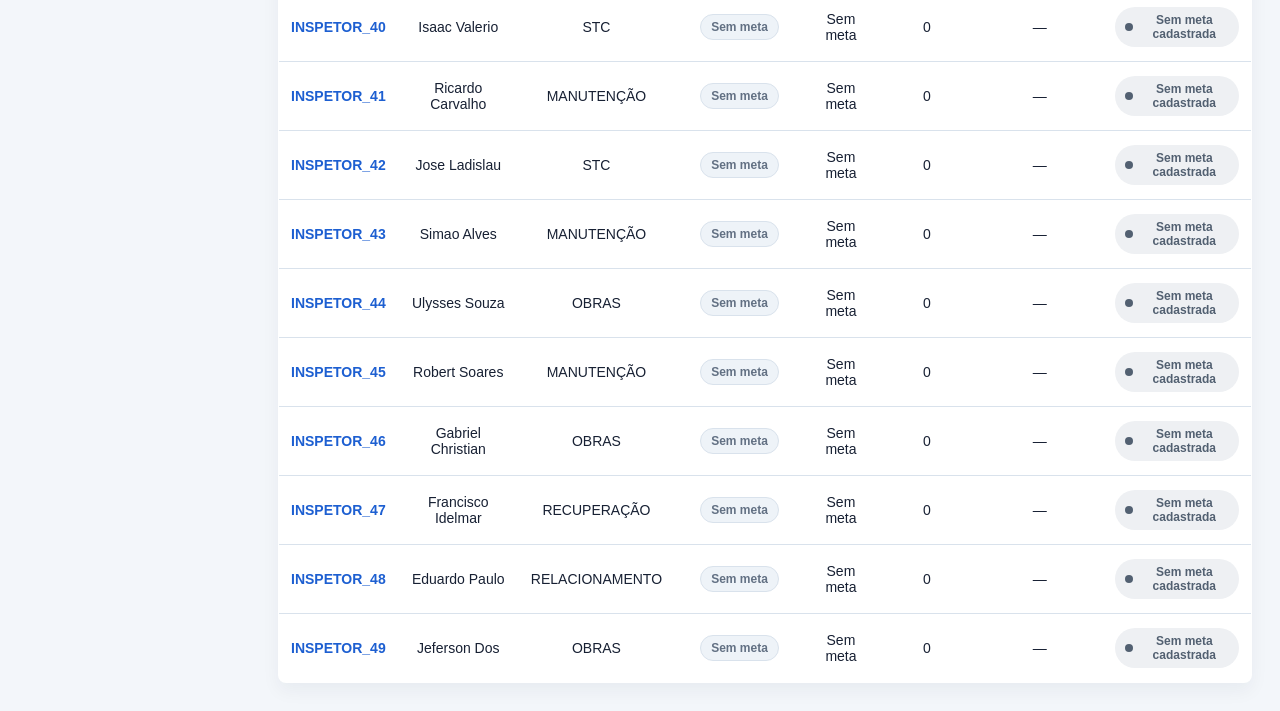
==== commit 8b3445a8: "Aplica metas mensais por referencia e atualiza dados do painel" ====
--- a/index.html
+++ b/index.html
@@ -135,6 +135,7 @@
       </div>
     </main>
 
-    <script src="./assents/js/app.js?v=20260831-filtros1"></script>
+    <script src="./assents/js/metas.js?v=mensal1"></script>
+    <script src="./assents/js/app.js?v=mensal1"></script>
   </body>
 </html>
--- a/assents/css/style.css
+++ b/assents/css/style.css
@@ -910,6 +910,15 @@
   color: var(--red);
 }
 
+.status-badge.sem_meta {
+  background: #eef0f3;
+  color: #526071;
+}
+
+.status.sem_meta {
+  background: #526071;
+}
+
 .verde {
   background: var(--green);
 }
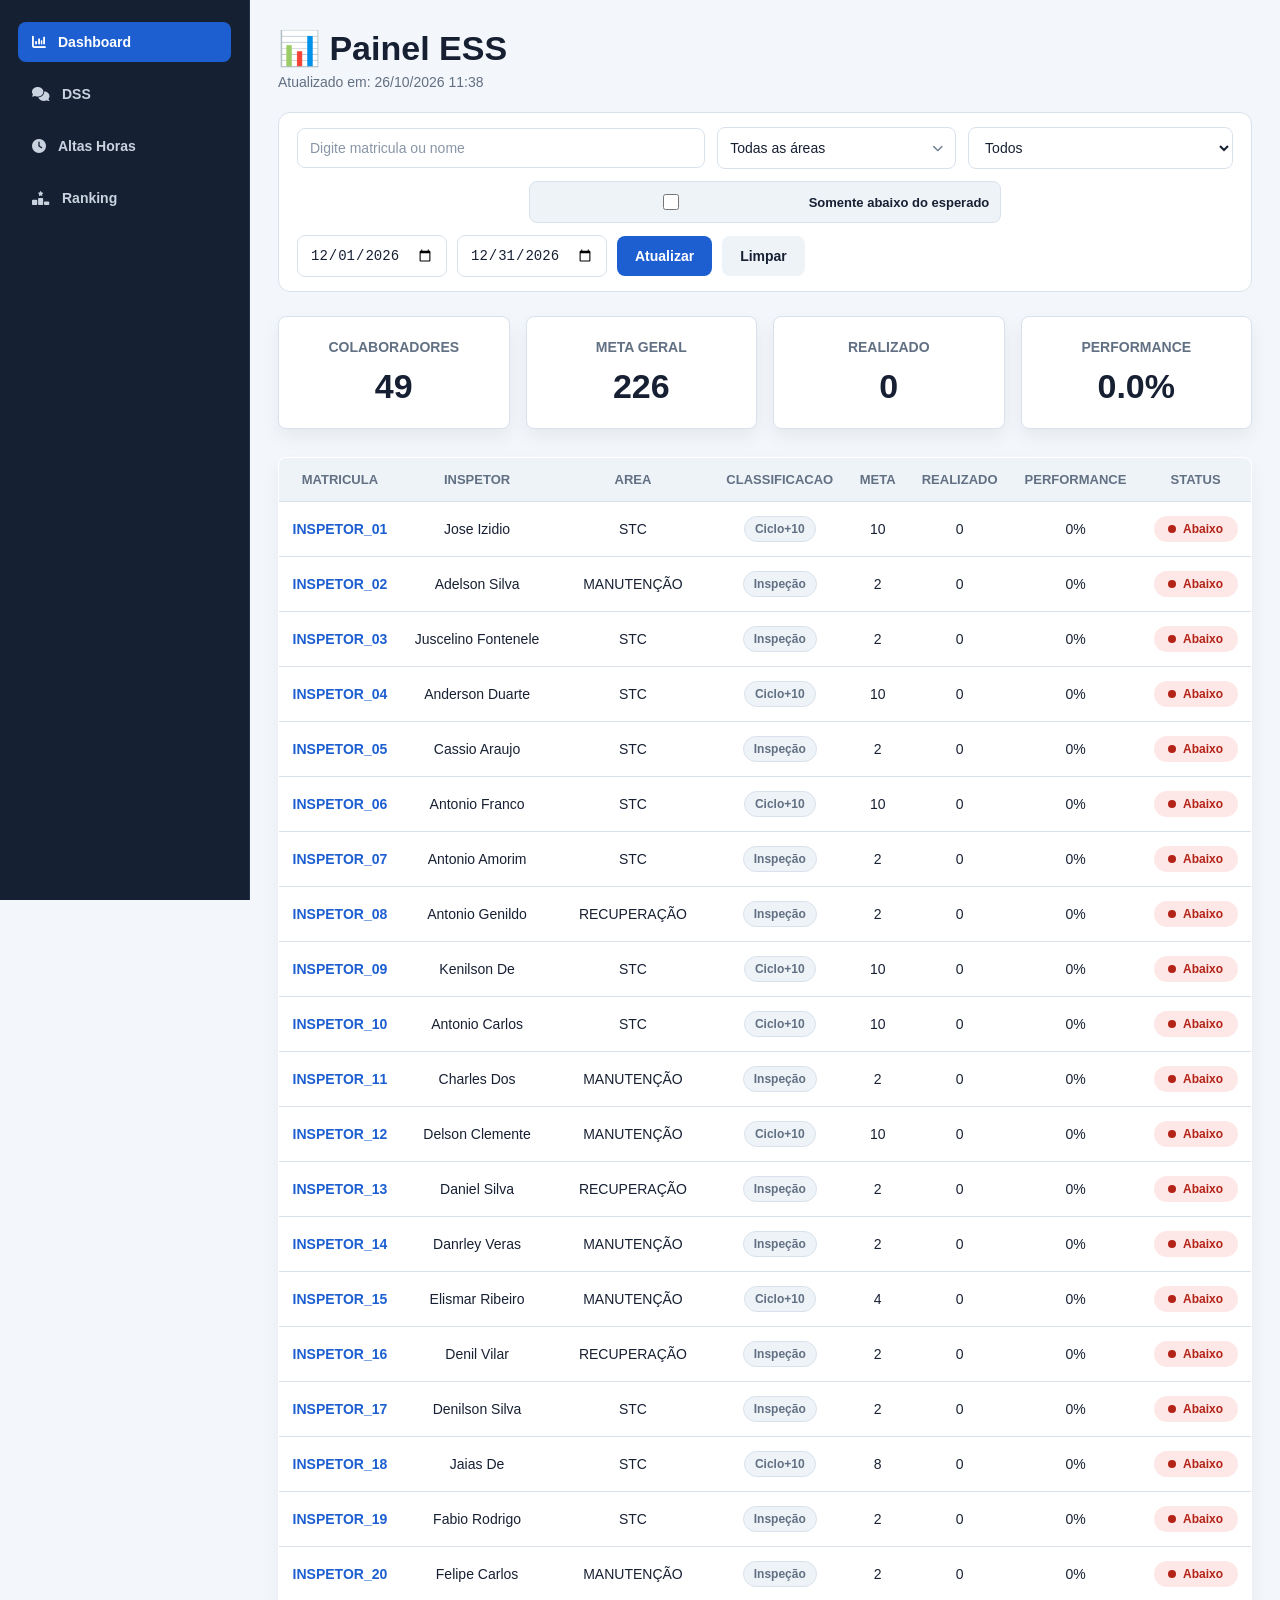
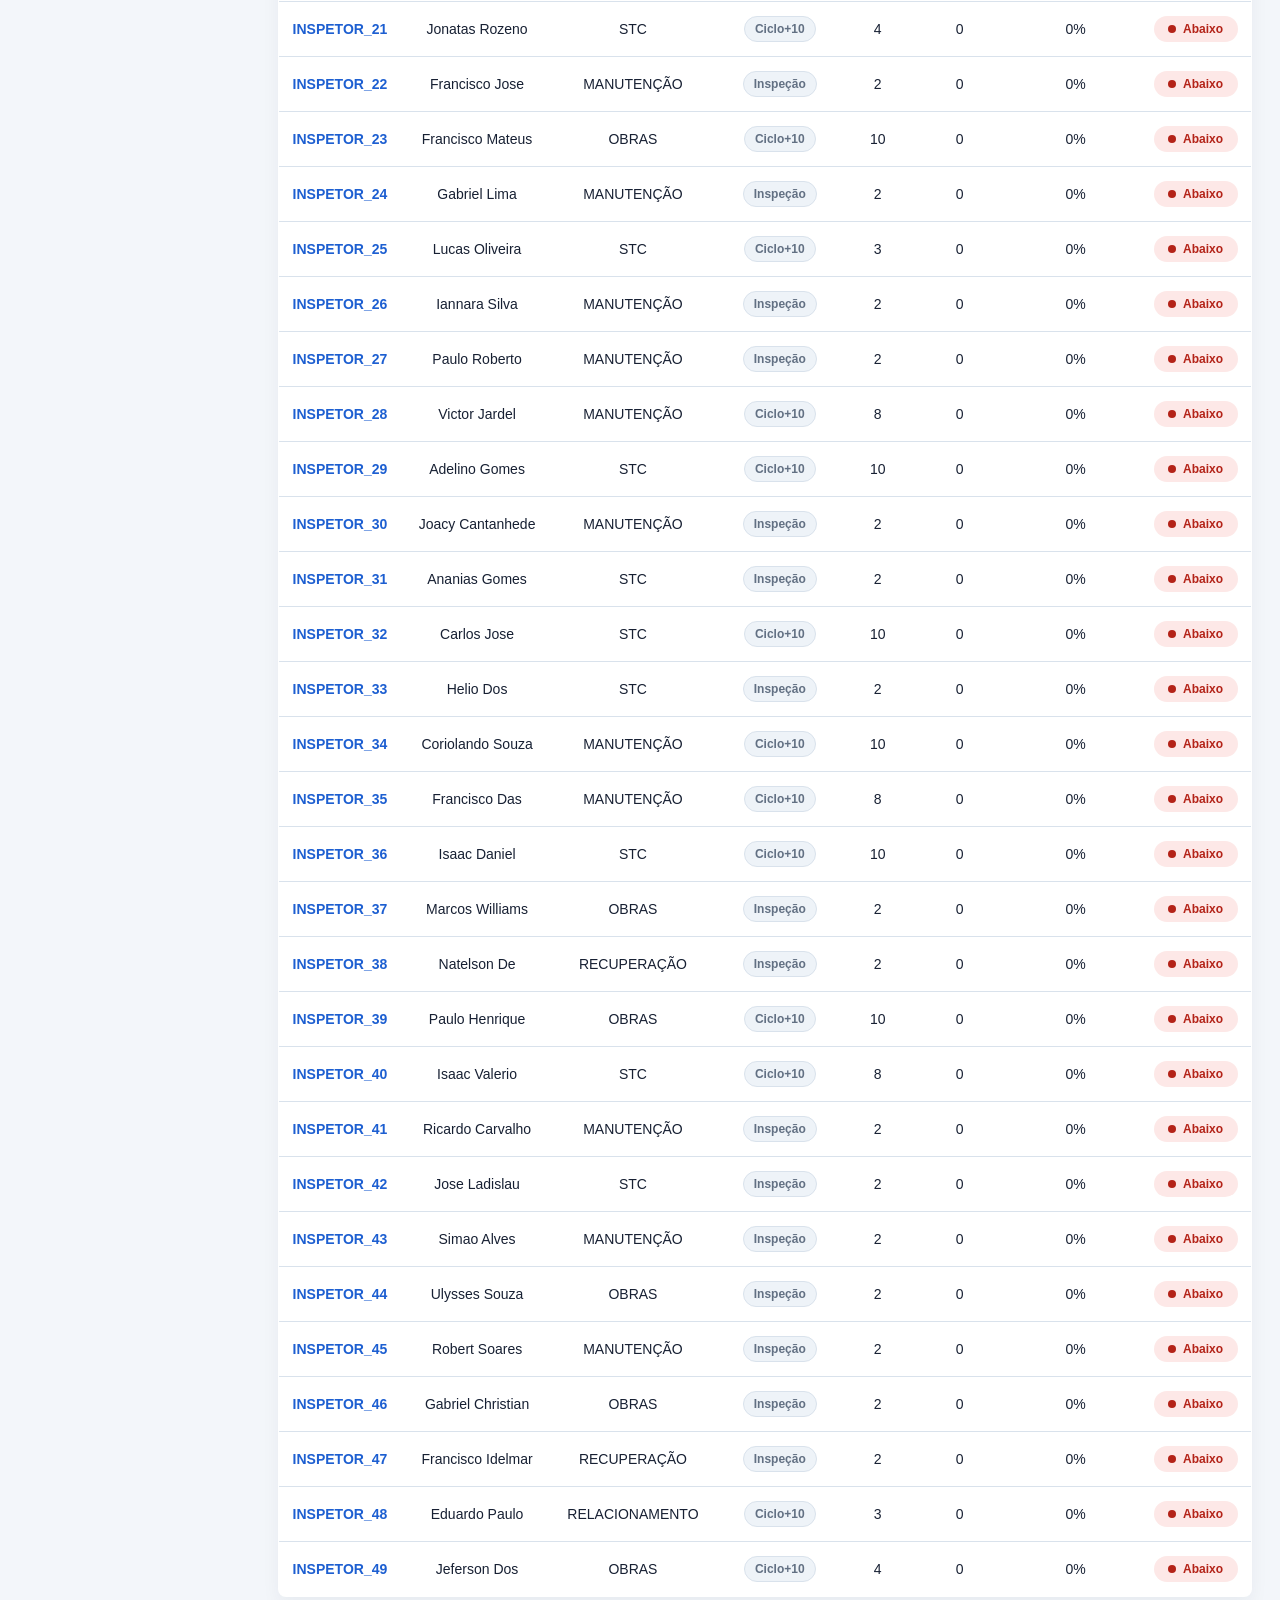
==== commit c30ca506: "Fixa metas e classificacao dos inspetores na base de setembro" ====
--- a/index.html
+++ b/index.html
@@ -135,7 +135,7 @@
       </div>
     </main>
 
-    <script src="./assents/js/metas.js?v=mensal1"></script>
+    <script src="./assents/js/metas.js?v=fixa-setembro1"></script>
     <script src="./assents/js/app.js?v=mensal1"></script>
   </body>
 </html>
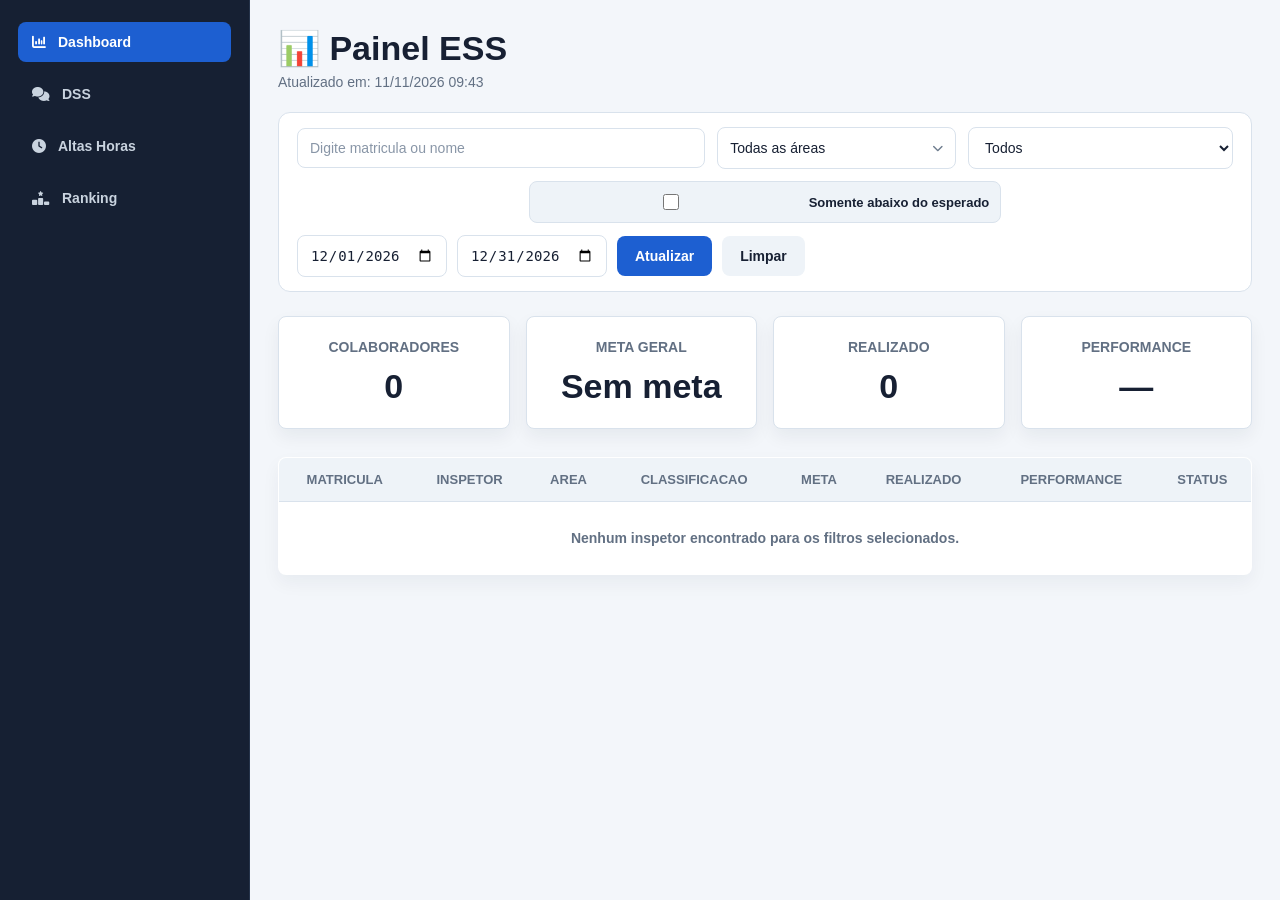
==== commit 1f1f82b8: "Reativa metas por mes e incorpora a referencia de novembro" ====
--- a/index.html
+++ b/index.html
@@ -135,7 +135,7 @@
       </div>
     </main>
 
-    <script src="./assents/js/metas.js?v=fixa-setembro1"></script>
-    <script src="./assents/js/app.js?v=mensal1"></script>
+    <script src="./assents/js/metas.js?v=referencia-mensal2"></script>
+    <script src="./assents/js/app.js?v=referencia-mensal2"></script>
   </body>
 </html>
